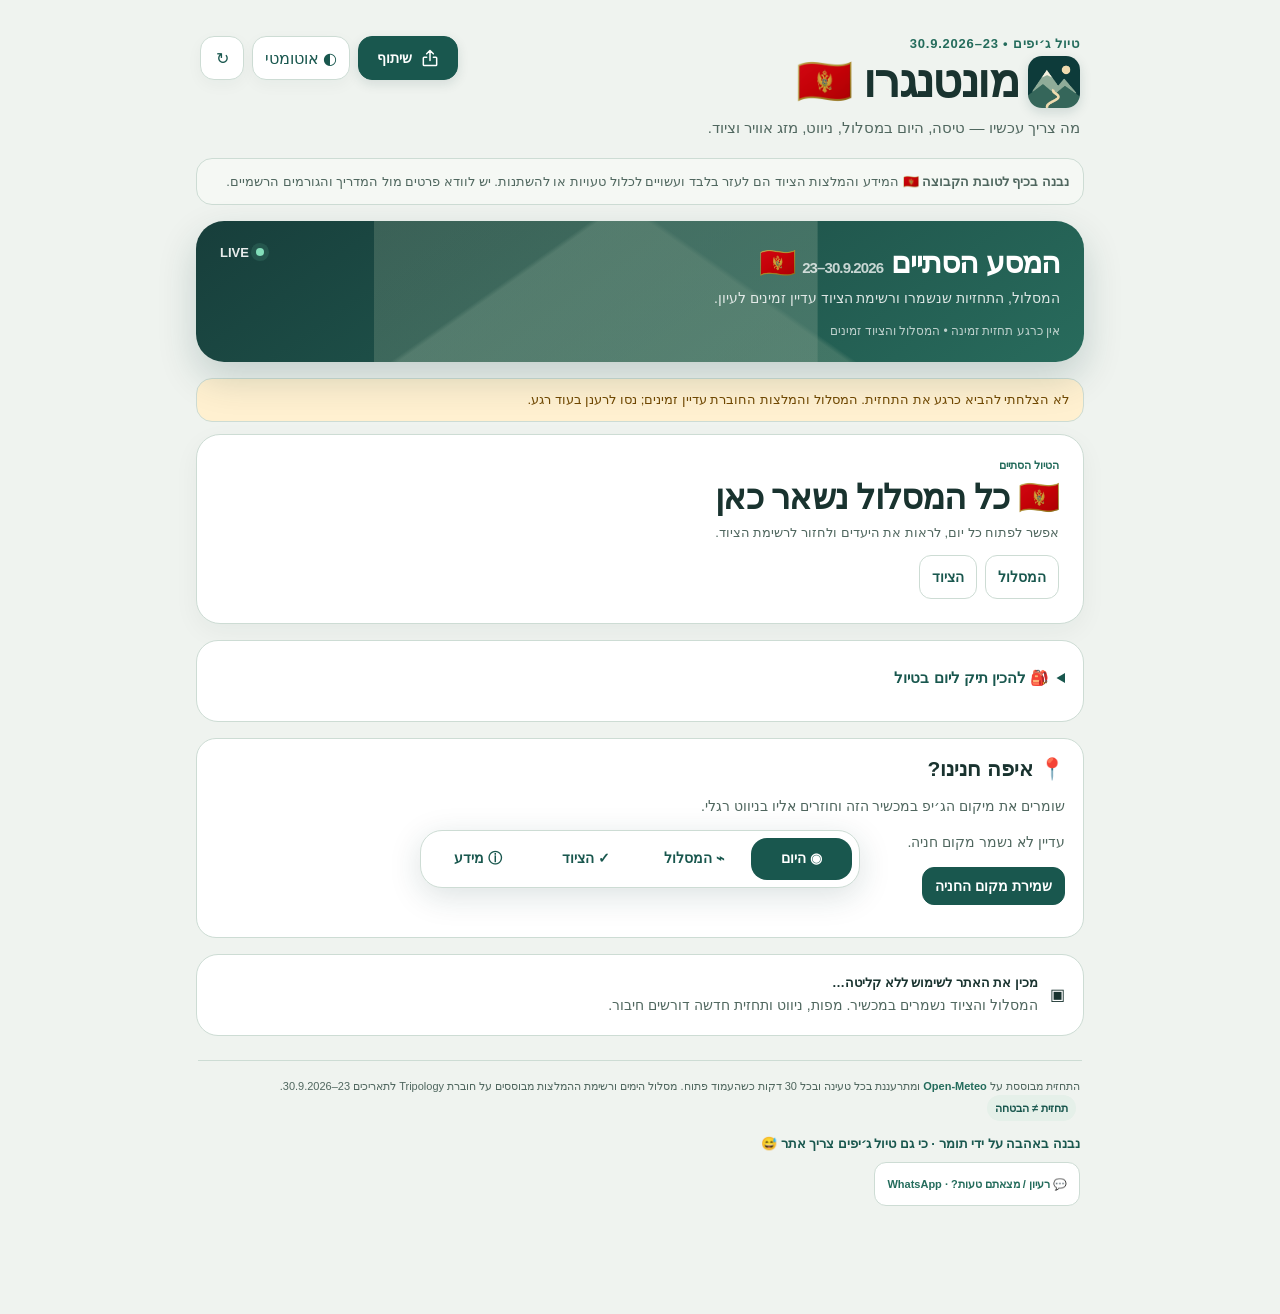
==== index.html @ 174160cc "Fix live outbound flight lookup and refresh" ====
<!doctype html>
<html lang="he" dir="rtl">
<head>
  <meta name="google-site-verification" content="NpcRBLDn_-ZAyW-Esntn2e6Slkn9cMTCpu33jCknBUk" />
  <meta charset="utf-8" />
  <meta name="viewport" content="width=device-width, initial-scale=1, viewport-fit=cover" />
  <meta name="theme-color" content="#0d3b3a" />
  <meta name="description" content="מלווה חי לטיול הג׳יפים במונטנגרו: מה צריך עכשיו, מסלול, מזג אוויר, טיסות וציוד" />
  <title>מונטנגרו 🇲🇪 | המלווה שלנו לטיול</title>

  <link rel="canonical" href="https://tomershko.github.io/montenegro-weather/" />
  <link rel="icon" type="image/svg+xml" href="./assets/icon.svg" />
  <link rel="icon" type="image/png" sizes="32x32" href="./assets/icon-32.png" />
  <link rel="apple-touch-icon" sizes="180x180" href="./assets/icon-180.png" />
  <link rel="manifest" href="./site.webmanifest" />
  <meta name="apple-mobile-web-app-title" content="מונטנגרו" />
  <meta name="apple-mobile-web-app-capable" content="yes" />
  <meta name="apple-mobile-web-app-status-bar-style" content="default" />
  <meta property="og:type" content="website" />
  <meta property="og:locale" content="he_IL" />
  <meta property="og:site_name" content="מונטנגרו · המלווה שלנו לטיול" />
  <meta property="og:title" content="מונטנגרו 🇲🇪 · הטיול שלנו, במקום אחד" />
  <meta property="og:description" content="23–30.9.2026 · מסלול יומי, מפות וניווט, תחזית מזג אוויר ורשימת ציוד אישית לטיול הג׳יפים שלנו." />
  <meta property="og:url" content="https://tomershko.github.io/montenegro-weather/" />
  <meta property="og:image" content="https://tomershko.github.io/montenegro-weather/assets/share-v1.png" />
  <meta property="og:image:secure_url" content="https://tomershko.github.io/montenegro-weather/assets/share-v1.png" />
  <meta property="og:image:type" content="image/png" />
  <meta property="og:image:width" content="1200" />
  <meta property="og:image:height" content="630" />
  <meta property="og:image:alt" content="מונטנגרו — המלווה שלנו לטיול, 23–30.9.2026, איור הרים ודרך" />
  <meta name="twitter:card" content="summary_large_image" />
  <meta name="twitter:title" content="מונטנגרו · המלווה שלנו לטיול" />
  <meta name="twitter:description" content="מסלול, מזג אוויר, ניווט וציוד · 23–30.9.2026" />
  <meta name="twitter:image" content="https://tomershko.github.io/montenegro-weather/assets/share-v1.png" />
  <meta name="twitter:image:alt" content="הטיול שלנו למונטנגרו — הרים ודרך" />
  <script>
  (function(){let mode='auto';try{mode=localStorage.getItem('montenegro-theme')||'auto';}catch(e){}if(!['auto','light','dark'].includes(mode))mode='auto';document.documentElement.dataset.themeMode=mode;document.documentElement.dataset.theme=mode==='auto'?(matchMedia('(prefers-color-scheme: dark)').matches?'dark':'light'):mode;})();
  </script>
  <style>
    :root{
      --bg:#f3f5f2;
      --card:#ffffff;
      --ink:#132524;
      --muted:#667876;
      --line:#dce4df;
      --brand:#0d3b3a;
      --brand2:#176b65;
      --soft:#e7f1ed;
      --warn:#fff4d6;
      --danger:#fde6e2;
      --shadow:0 10px 35px rgba(17,45,43,.08);
      --radius:22px;
    }
    *{box-sizing:border-box}
    html{scroll-behavior:smooth}
    body{
      margin:0;
      background:
        radial-gradient(circle at 85% -10%, rgba(36,130,120,.13), transparent 33rem),
        linear-gradient(180deg,#eef4ef 0,#f7f7f4 24rem,var(--bg) 100%);
      color:var(--ink);
      font-family:-apple-system,BlinkMacSystemFont,"Segoe UI",Arial,sans-serif;
      -webkit-font-smoothing:antialiased;
    }
    button{font:inherit}
    .wrap{width:min(920px,100%);margin:auto;padding:calc(18px + env(safe-area-inset-top)) 16px calc(40px + env(safe-area-inset-bottom))}
    header{
      padding:18px 4px 8px;
      display:flex;gap:14px;align-items:flex-start;justify-content:space-between;
    }
    .site-brand{display:flex;align-items:center;gap:10px}
    .site-logo{width:52px;height:52px;flex:none;border-radius:14px;box-shadow:0 4px 12px rgba(13,59,58,.15)}
    @media(max-width:480px){header{flex-wrap:wrap}.site-logo{width:44px;height:44px;border-radius:12px}}
.info-grid{display:grid;grid-template-columns:repeat(auto-fit,minmax(min(100%,300px),1fr));gap:14px;margin-top:18px}
    .info-card{background:#fffef9;border:1px solid var(--line);border-radius:22px;padding:20px;min-width:0}
    .info-card h3{margin:0 0 12px;font-size:20px}.info-card p{font-size:14px;line-height:1.7;color:#405552}
    .info-card a{color:var(--brand2)}.info-card a.now-action{color:white}.info-card a.secondary{color:var(--brand)}
    .info-card .info-small{font-size:12px;color:var(--muted)}.info-rate{display:block;font-size:27px;font-weight:800;margin:12px 0;color:var(--brand)}
    .fx-fields{display:grid;grid-template-columns:1fr 1fr;gap:10px}.fx-fields label{font-size:13px;font-weight:700}
    .fx-fields input,.fx-fields select{display:block;width:100%;min-width:0;margin-top:7px;padding:12px 8px;border:1px solid var(--line);border-radius:12px;background:white;font:inherit;font-size:16px;color:var(--ink)}
    .fx-fields input:focus-visible,.fx-fields select:focus-visible{outline:3px solid #c59038;outline-offset:2px}
    .socket-pair{display:flex;justify-content:center;gap:22px}.socket-pair figure{margin:0;text-align:center;font-size:12px}.socket-pair svg{display:block;width:110px;max-width:100%;margin-bottom:7px}
    .local-clocks{display:flex;justify-content:space-around;text-align:center;gap:12px}.local-clocks strong{display:block;font-size:32px;margin-top:8px;color:var(--brand)}
    .eyebrow{font-size:13px;font-weight:750;color:var(--brand2);letter-spacing:.02em;margin-bottom:5px}
    h1{font-size:clamp(28px,8vw,46px);line-height:1.03;margin:0;letter-spacing:-.035em}
    .sub{margin:9px 0 0;color:var(--muted);font-size:15px;line-height:1.5}
    .actions{display:flex;gap:8px;flex:0 0 auto}
    .icon-btn{
      border:1px solid var(--line);background:rgba(255,255,255,.82);backdrop-filter:blur(12px);
      height:44px;min-width:44px;padding:0 12px;border-radius:14px;color:var(--brand);
      display:grid;place-items:center;box-shadow:0 5px 16px rgba(17,45,43,.04);cursor:pointer
    }
    .icon-btn:active{transform:scale(.97)}
    #shareBtn{display:inline-flex;align-items:center;justify-content:center;gap:8px;min-width:100px;padding:0 15px;background:var(--brand);border-color:var(--brand);color:#fff;font-size:14px;font-weight:750;line-height:1;white-space:nowrap;box-shadow:0 4px 12px rgba(13,59,58,.12)}
    #shareBtn svg{display:block;flex:none}
    @media(hover:hover){#shareBtn:hover{background:var(--brand2);border-color:var(--brand2)}}
    header .actions{align-items:center}

    .hero{
      margin:14px 0 16px;background:linear-gradient(145deg,var(--brand),#155a55);
      color:white;border-radius:28px;padding:22px;box-shadow:0 16px 38px rgba(13,59,58,.19);
      position:relative;overflow:hidden;
    }
    .hero:after{content:"";position:absolute;left:-65px;bottom:-100px;width:230px;height:230px;border-radius:50%;background:rgba(255,255,255,.07)}
    .hero-top{display:flex;justify-content:space-between;gap:14px;align-items:flex-start;position:relative;z-index:1}
    .countdown{font-size:30px;font-weight:800;letter-spacing:-.03em}
    .countdown small{font-size:15px;font-weight:650;opacity:.75}
    .live{display:flex;align-items:center;gap:7px;font-size:13px;font-weight:700;opacity:.9;white-space:nowrap}
    .dot{width:8px;height:8px;background:#8ff0c8;border-radius:50%;box-shadow:0 0 0 5px rgba(143,240,200,.12)}
    .hero-note{font-size:14px;line-height:1.55;opacity:.84;margin-top:8px;max-width:650px;position:relative;z-index:1}
    .hero-note:empty{display:none}
    .updated{margin-top:14px;font-size:12px;opacity:.7;position:relative;z-index:1}
    .summary{display:grid;grid-template-columns:repeat(3,1fr);gap:10px;margin-bottom:18px}
    .summary-card{background:var(--card);border:1px solid var(--line);border-radius:18px;padding:13px 12px;box-shadow:var(--shadow);min-width:0}
    .summary-label{font-size:11px;color:var(--muted);font-weight:750;margin-bottom:5px}
    .summary-value{font-size:15px;font-weight:800;white-space:nowrap;overflow:hidden;text-overflow:ellipsis}
    .section-head{display:flex;align-items:end;justify-content:space-between;gap:10px;margin:24px 3px 10px}
    .section-head h2{margin:0;font-size:21px;letter-spacing:-.02em}
    .section-head span{font-size:12px;color:var(--muted)}
    .days{display:grid;gap:12px}
    .day{
      background:var(--card);border:1px solid var(--line);border-radius:var(--radius);
      box-shadow:var(--shadow);padding:16px;position:relative;overflow:hidden;
    }
    .day.today{border:2px solid var(--brand2);padding:15px}
    .day.today:before{content:"היום";position:absolute;left:13px;top:11px;background:var(--brand);color:#fff;font-size:11px;font-weight:800;padding:5px 9px;border-radius:99px}
    .day.past{opacity:.58}
    .day-head{display:grid;grid-template-columns:58px 1fr auto;gap:12px;align-items:center}
    .datebox{border-radius:16px;background:var(--soft);text-align:center;padding:9px 5px;color:var(--brand)}
    .datebox .dow{font-size:11px;font-weight:800}
    .datebox .num{font-size:22px;font-weight:850;line-height:1.05;margin-top:2px}
    .route{min-width:0}
    .route h3{font-size:17px;line-height:1.25;margin:0 0 4px;white-space:nowrap;overflow:hidden;text-overflow:ellipsis}
    .route p{font-size:12px;color:var(--muted);margin:0;white-space:nowrap;overflow:hidden;text-overflow:ellipsis}
    .wx{font-size:38px;line-height:1}
    .day-toggle{display:block;width:100%;border:0;background:transparent;color:inherit;padding:0;text-align:inherit;cursor:pointer}
    .day-toggle:focus-visible{outline:3px solid rgba(23,107,101,.25);outline-offset:6px;border-radius:14px}
    .day-head{position:relative;padding-inline-end:24px}
    .day-chevron{position:absolute;inset-inline-end:0;top:50%;transform:translateY(-50%);font-size:16px;color:var(--brand2);transition:transform .18s ease}
    .day.open .day-chevron{transform:translateY(-50%) rotate(180deg)}
    .detail-hint{margin-top:7px;font-size:10px;font-weight:800;color:var(--brand2)}
    .day-details{margin-top:13px;padding:13px 14px;background:#f7f9f7;border:1px solid #e3e9e5;border-radius:16px}
    .day-details[hidden]{display:none}
    .day-meta{display:flex;flex-wrap:wrap;gap:7px;margin-bottom:9px}
    .day-chip{display:inline-flex;align-items:center;gap:5px;padding:5px 8px;border-radius:99px;background:#fff;border:1px solid var(--line);color:var(--brand);font-size:10px;font-weight:800}
    .day-detail-list{margin:0;padding:0 18px 0 0;font-size:12px;line-height:1.62;color:#405552}
    .day-detail-list li+li{margin-top:3px}
    .day-detail-note{margin-top:9px;padding-top:9px;border-top:1px solid var(--line);font-size:11px;line-height:1.5;color:var(--muted)}
    .nav-section{margin-top:12px;padding-top:10px;border-top:1px solid var(--line)}
    .nav-title{font-size:11px;font-weight:850;color:var(--brand);margin-bottom:8px}
    .nav-links{display:flex;flex-wrap:wrap;gap:7px}
    .nav-btn{display:inline-flex;align-items:center;gap:6px;text-decoration:none;background:var(--brand);color:#fff;border:1px solid var(--brand);border-radius:11px;padding:8px 10px;font-size:11px;font-weight:850;line-height:1.2;box-shadow:0 4px 12px rgba(13,59,58,.12)}
    .nav-btn:active{transform:scale(.98)}
    .nav-btn.secondary{background:#fff;color:var(--brand);border-color:#cbd9d4;box-shadow:none}
    .nav-disclaimer{margin-top:7px;font-size:10px;color:var(--muted);line-height:1.4}
    .weather-row{display:grid;grid-template-columns:1.35fr 1fr 1fr;gap:8px;margin-top:14px}
    .metric{background:#f7f9f7;border-radius:14px;padding:10px 11px;min-width:0}
    .metric .label{font-size:10px;font-weight:750;color:var(--muted);margin-bottom:4px}
    .metric .value{font-size:15px;font-weight:820;white-space:nowrap}
    .desc{margin-top:11px;display:flex;gap:8px;align-items:flex-start;font-size:12px;color:var(--muted);line-height:1.45}
    .advice{margin-top:10px;padding:9px 11px;border-radius:13px;background:var(--soft);color:var(--brand);font-size:12px;font-weight:700;line-height:1.45}
    .loading{animation:pulse 1.3s ease-in-out infinite;color:#91a09e!important}
    @keyframes pulse{50%{opacity:.38}}
    .error{
      background:var(--danger);border:1px solid #f1c8c0;color:#78372e;border-radius:16px;padding:12px 14px;
      margin:12px 0;font-size:13px;line-height:1.45;display:none;
    }
    .gear-grid{display:grid;gap:7px}
    .gear-card{display:grid;grid-template-columns:auto minmax(0,1fr) auto;gap:10px;align-items:center;background:var(--card);border:1px solid var(--line);border-radius:15px;padding:11px 12px;transition:.18s ease}
    .gear-card.packed{background:#f0f7f3;border-color:#bdd8c9}
    .gear-card.packed .gear-name{text-decoration:line-through;opacity:.6}
    .pack-check{width:22px;height:22px;margin:0;accent-color:var(--brand2);cursor:pointer}
    .gear-main{min-width:0}
    .gear-name{display:flex;gap:8px;align-items:center;font-size:14px;font-weight:820;min-width:0}
    .gear-icon{font-size:19px;line-height:1}
    .gear-qty{font-size:11px;font-weight:800;color:var(--brand);background:var(--soft);border-radius:99px;padding:5px 8px;white-space:nowrap}
    .gear-remove{border:0;background:transparent;color:#899794;font-size:18px;line-height:1;padding:4px;cursor:pointer}
    .gear-empty{color:var(--muted);font-weight:700}
    .packing-head{display:flex;align-items:center;gap:8px}
    .packing-progress{font-size:11px;color:var(--brand);background:var(--soft);border-radius:99px;padding:5px 9px;font-weight:800;white-space:nowrap}
    .gear-add{display:grid;grid-template-columns:minmax(0,1fr) 92px auto;gap:7px;margin:10px 0 12px}
    .gear-add input{min-width:0;border:1px solid var(--line);border-radius:12px;background:#fff;padding:11px 12px;font:inherit;color:var(--ink)}
    .gear-add button{border:1px solid var(--brand);border-radius:12px;background:var(--brand);color:#fff;padding:10px 14px;font-weight:800;cursor:pointer}
    .gear-matrix-wrap{margin-top:22px}
    .gear-matrix-wrap h3{margin:0 0 5px;font-size:18px}
    .gear-matrix-wrap p{margin:0 0 10px;color:var(--muted);font-size:11px;line-height:1.5}
    .gear-matrix-scroll{overflow-x:auto;border:1px solid var(--line);border-radius:16px;background:#fff}
    .gear-matrix{width:100%;min-width:620px;border-collapse:collapse;font-size:11px}
    .gear-matrix th,.gear-matrix td{padding:9px 7px;text-align:center;border-bottom:1px solid #edf1ee}
    .gear-matrix th{background:#f7f9f7;color:var(--muted);font-weight:850;position:sticky;top:0}
    .gear-matrix th:first-child,.gear-matrix td:first-child{text-align:right;min-width:190px;position:sticky;right:0;background:#fff;z-index:1}
    .gear-matrix th:first-child{background:#f7f9f7;z-index:2}
    .gear-matrix tr:last-child td{border-bottom:0}
    .need-yes{display:inline-grid;place-items:center;width:22px;height:22px;border-radius:50%;background:var(--brand2);color:#fff;font-weight:900}
    .need-no{color:#c0cac6}
    @media(max-width:520px){.gear-add{grid-template-columns:1fr auto}.gear-add input[name="qty"]{grid-column:1/-1;grid-row:2}.gear-add button{grid-column:2;grid-row:1}}

    .quick-nav{
      display:flex;gap:7px;margin:0 0 14px;overflow:auto;padding:1px 1px 4px;
      scrollbar-width:none;
    }
    .quick-nav::-webkit-scrollbar{display:none}
    .quick-nav a{
      flex:0 0 auto;text-decoration:none;color:var(--brand);background:rgba(255,255,255,.9);
      border:1px solid var(--line);border-radius:99px;padding:8px 12px;font-size:12px;font-weight:820;
      box-shadow:0 4px 14px rgba(17,45,43,.04)
    }
    .now-card{
      background:var(--card);border:1px solid var(--line);border-radius:24px;padding:16px;
      box-shadow:var(--shadow);margin-bottom:16px;scroll-margin-top:12px
    }
    .now-card.primary{border-color:#b7d3ca;background:linear-gradient(180deg,#fff,#f5faf7)}
    .now-kicker{font-size:11px;color:var(--brand2);font-weight:850;margin-bottom:5px}
    .now-title{font-size:22px;line-height:1.18;font-weight:880;letter-spacing:-.025em}
    .now-sub{font-size:13px;color:var(--muted);line-height:1.48;margin-top:5px}
    .now-grid{display:grid;grid-template-columns:repeat(3,1fr);gap:8px;margin-top:13px}
    .now-stat{background:#f7f9f7;border:1px solid #e5ebe7;border-radius:14px;padding:10px;min-width:0}
    .now-stat .k{font-size:9px;color:var(--muted);font-weight:800;margin-bottom:4px}
    .now-stat .v{font-size:13px;font-weight:850;white-space:nowrap;overflow:hidden;text-overflow:ellipsis}
    .now-actions{display:flex;flex-wrap:wrap;gap:8px;margin-top:13px}
    .now-action{
      display:inline-flex;justify-content:center;align-items:center;gap:6px;text-decoration:none;
      border-radius:12px;padding:10px 12px;background:var(--brand);color:#fff;border:1px solid var(--brand);
      font-size:12px;font-weight:850
    }
    .now-action.secondary{background:#fff;color:var(--brand);border-color:#cbd9d4}
    .now-tomorrow{margin-top:12px;padding-top:11px;border-top:1px solid var(--line);font-size:11px;color:var(--muted);line-height:1.5}
    .flight-board{margin-top:4px}
    .flight-board-head{display:flex;align-items:end;justify-content:space-between;gap:12px;margin-bottom:14px}
    .flight-route{font-size:clamp(30px,7vw,52px);font-weight:900;letter-spacing:.03em;line-height:1}
    .flight-meta{font-size:12px;font-weight:800;opacity:.78;text-align:left;direction:ltr}
    .split-countdown{display:grid;grid-template-columns:repeat(4,minmax(0,1fr));gap:8px;direction:ltr}
    .split-unit{min-width:0}
    .split-label{display:block;margin-top:6px;text-align:center;font-size:10px;font-weight:800;opacity:.72;direction:rtl}
    .split-flap{
      position:relative;height:72px;border-radius:12px;overflow:hidden;
      background:linear-gradient(#182220 0 49.4%,#101816 50.6% 100%);
      border:1px solid rgba(255,255,255,.12);
      box-shadow:inset 0 1px 0 rgba(255,255,255,.05),0 8px 20px rgba(0,0,0,.16);
      display:grid;place-items:center;color:#f6f4e9;
      font-size:clamp(28px,7vw,44px);font-weight:900;font-variant-numeric:tabular-nums;
      letter-spacing:.02em;text-shadow:0 1px 0 #000;
    }
    .split-flap::before{content:"";position:absolute;left:0;right:0;top:50%;height:1px;background:rgba(255,255,255,.12);box-shadow:0 1px 0 rgba(0,0,0,.7)}
    .split-flap.flip{animation:flapTick .24s ease}
    @keyframes flapTick{0%{transform:perspective(400px) rotateX(0)}45%{transform:perspective(400px) rotateX(-11deg)}100%{transform:perspective(400px) rotateX(0)}}
    .airport-time{margin-top:13px;padding:10px 12px;border-radius:12px;background:rgba(255,255,255,.08);border:1px solid rgba(255,255,255,.12);font-size:12px;font-weight:800}
    @media(max-width:430px){
      .flight-board-head{align-items:start;flex-direction:column}
      .flight-meta{text-align:right;direction:rtl}
      .split-countdown{gap:6px}
      .split-flap{height:64px;border-radius:10px}
    }
    .context-row{display:flex;flex-wrap:wrap;gap:7px;margin-top:11px}
    .context-chip{display:inline-flex;align-items:center;gap:5px;padding:6px 9px;border-radius:99px;background:var(--soft);color:var(--brand);font-size:10px;font-weight:850}
    .context-chip.current{background:#e9f5ef;border:1px solid #c8e0d5}
    .now-source-note{margin-top:8px;font-size:10px;line-height:1.45;color:var(--muted)}
    .flight-live-grid{display:grid;grid-template-columns:repeat(4,1fr);gap:8px;margin-top:13px}
    .flight-live-grid .now-stat .v{font-variant-numeric:tabular-nums}
    @media(max-width:520px){.countdown-clock{gap:6px}.countdown-unit{min-width:0;flex:1;padding:9px 5px}.countdown-unit strong{font-size:22px}.flight-live-grid{grid-template-columns:1fr 1fr}}
    .today-gear{display:flex;gap:6px;flex-wrap:wrap;margin-top:11px}
    .today-gear span{font-size:10px;font-weight:800;color:var(--brand);background:var(--soft);border-radius:99px;padding:6px 8px}
    .source-row{display:flex;gap:5px;flex-wrap:wrap;margin-top:7px}
    .source-tag{display:inline-flex;align-items:center;gap:4px;font-size:9px;font-weight:850;border-radius:99px;padding:4px 7px;background:#f3f6f4;color:var(--muted);border:1px solid #e1e8e4}
    .source-tag.booklet{background:#eef4ff;color:#3b5685;border-color:#d9e5fa}
    .source-tag.weather{background:#edf8f4;color:#176b65;border-color:#d2ebe2}
    .source-tag.route{background:#fff7e4;color:#765b1b;border-color:#efe1ba}
    .section-anchor{scroll-margin-top:12px}
    .gear-summary{
      background:#f7f9f7;border:1px solid var(--line);border-radius:16px;padding:11px 12px;
      margin:0 0 10px;font-size:11px;color:var(--muted);line-height:1.5
    }
    .gear-summary strong{color:var(--ink)}
    @media(max-width:390px){
      .now-grid{grid-template-columns:1fr 1fr}
      .now-stat:last-child{grid-column:span 2}
    }

    .foot{
      margin:24px 2px 0;padding:16px 2px 0;border-top:1px solid var(--line);font-size:11px;color:var(--muted);line-height:1.65
    }
    .foot a{color:var(--brand2);text-decoration:none;font-weight:700}
    .trip-notice{margin:10px 0 16px;padding:12px 14px;border:1px solid var(--line);border-radius:16px;background:#fffef9;color:#405552;font-size:12px;line-height:1.65}
    .creator-credit{margin:12px 0 0;font-size:13px;color:var(--brand);font-weight:700}
    .feedback-link{display:inline-flex;align-items:center;min-height:44px;margin-top:8px;padding:8px 12px;border:1px solid var(--line);border-radius:12px;background:#fff}
    .feedback-link[hidden]{display:none}
    .pill{display:inline-block;padding:4px 8px;border-radius:99px;background:var(--soft);color:var(--brand);font-weight:750;margin-inline-start:4px}
    @media(min-width:680px){
      .days{grid-template-columns:1fr 1fr}
      .day-head{grid-template-columns:60px 1fr auto}
      .hero{padding:26px}
      .summary-card{padding:15px}
    }
    @media(max-width:390px){
      .icon-btn{padding:0 10px}
      .weather-row{grid-template-columns:1.4fr 1fr}
      .weather-row .metric:last-child{grid-column:span 2}
      .summary{grid-template-columns:1fr 1fr}
      .summary .summary-card:last-child{grid-column:span 2}
    }

    body{background:#f4f2eb}
    .wrap{padding-bottom:calc(108px + env(safe-area-inset-bottom))}
    header .eyebrow{letter-spacing:.06em} header h1{font-weight:900}
    .hero{min-height:230px;background:linear-gradient(160deg,#173e3b,#426b60);display:flex;flex-direction:column;justify-content:flex-end;padding-top:70px}
    .hero:before{content:"";position:absolute;inset:0;background:linear-gradient(145deg,transparent 48%,#6d918078 49%) 0 0/70% 100%,linear-gradient(215deg,transparent 47%,#a8bda13b 48%) 100% 0/80% 100%;background-repeat:no-repeat;pointer-events:none}
    .hero:after{width:65px;height:65px;left:38px;top:28px;background:#efdbaf;border-radius:50%;opacity:.8}
    .hero-top,.hero-note,.updated{z-index:1}
    .quick-nav{position:fixed;bottom:calc(12px + env(safe-area-inset-bottom));left:50%;transform:translateX(-50%);width:min(440px,calc(100% - 28px));z-index:20;background:#fffef9f2;border:1px solid #d7ded5;border-radius:22px;padding:7px;box-shadow:0 8px 32px #163e3b26;backdrop-filter:blur(16px);margin:0}
    .quick-nav a{flex:1;text-align:center;border:0;background:transparent;box-shadow:none;padding:12px 4px;font-size:14px}
    .quick-nav a[aria-current="page"]{background:var(--brand);color:white;border-radius:16px}
    [data-view][hidden]{display:none!important}
    .now-card{padding:24px;border-radius:24px}.now-title{font-size:clamp(25px,6vw,34px)}
    .now-stat{padding:15px 10px}.now-stat .k{font-size:11px}.now-stat .v{font-size:15px}
    .now-actions a{min-height:44px}.day-detail-list li{padding-block:5px}
    .map-card,.offline-card{background:#fffef9;border:1px solid var(--line);border-radius:22px;padding:18px;margin:16px 0}
    .map-card h2{margin:0 0 5px;font-size:23px}.map-card p,.offline-card p{font-size:12px;line-height:1.6;color:var(--muted)}
    .map-days,.map-stops{display:flex;gap:8px;overflow:auto;padding:8px 0}
    .map-days button,.map-stops button{flex-shrink:0;border:1px solid var(--line);border-radius:12px;background:white;color:var(--brand);padding:12px;cursor:pointer;font:inherit;font-size:12px}
    .map-days button[aria-pressed="true"],.map-stops button[aria-pressed="true"]{background:var(--brand);color:white}
    #mapFrame{width:100%;height:310px;border:0;border-radius:16px;background:var(--soft)}
    #mapTitle{font-size:16px;margin:12px 0 2px}#mapFallback{padding:40px 15px;background:var(--soft);border-radius:16px;text-align:center}
    .offline-card{display:flex;align-items:center;gap:12px}.offline-card p{margin:3px 0 0}.offline-card strong{font-size:13px}
    .stay-card{margin-top:16px;padding:14px;border-radius:14px;background:var(--soft);font-size:13px;line-height:1.6}
    a:focus-visible,button:focus-visible{outline:3px solid #c59038;outline-offset:3px}
    @media(prefers-reduced-motion:reduce){html{scroll-behavior:auto}*{animation:none!important;transition:none!important}}
  
    /* Day cards v2 — compact summary + expandable details */
    .days{grid-template-columns:1fr!important;gap:14px}
    .day{
      padding:0;
      border-radius:24px;
      overflow:hidden;
      transition:border-color .22s ease,box-shadow .22s ease,transform .22s ease;
    }
    .day.today{padding:0;border:2px solid #bfd6cf}
    .day.today:before{z-index:3;left:14px;top:12px}
    .day-toggle{
      display:block;width:100%;padding:16px 18px 12px;border:0;background:transparent;
      color:inherit;text-align:inherit;cursor:pointer
    }
    .day-toggle:active{background:#fbfcfb}
    .day-toggle:focus-visible{outline:3px solid rgba(23,107,101,.25);outline-offset:-4px;border-radius:22px}
    .day-head{
      display:grid;
      grid-template-columns:58px minmax(0,1fr) 34px;
      gap:12px;align-items:start;padding:0;position:relative
    }
    .datebox{
      border-radius:18px;background:var(--soft);text-align:center;padding:9px 5px;color:var(--brand);
      min-height:62px;display:flex;flex-direction:column;justify-content:center
    }
    .datebox .dow{font-size:11px;font-weight:850}
    .datebox .num{font-size:25px;font-weight:880;line-height:1.05;margin-top:2px}
    .route{min-width:0;padding-top:2px}
    .route h3{
      font-size:18px;line-height:1.28;margin:0 0 4px;
      white-space:normal;overflow:visible;text-overflow:clip
    }
    .route p{
      font-size:12px;color:var(--muted);margin:0;line-height:1.5;
      white-space:normal;overflow:visible;text-overflow:clip
    }
    .day-chevron{
      position:static;width:34px;height:34px;border-radius:12px;background:var(--soft);
      display:grid;place-items:center;font-size:20px;color:var(--brand2);
      transform:none;transition:transform .22s ease,background .22s ease
    }
    .day.open .day-chevron{transform:rotate(180deg)}
    .weather-summary{
      direction:rtl;display:flex;align-items:center;justify-content:center;gap:12px;
      margin-top:14px;padding:11px 8px;border-top:1px solid #edf1ef;border-bottom:1px solid #edf1ef;
      font-size:14px;font-weight:830;color:var(--ink);white-space:nowrap;overflow-x:auto;
      scrollbar-width:none
    }
    .weather-summary::-webkit-scrollbar{display:none}
    .weather-main{display:inline-flex;align-items:center;gap:7px}
    .wx{font-size:29px;line-height:1}
    .weather-sep{color:#b8c6c2;font-weight:500}
    .weather-summary .loading{min-width:38px}
    .advice-summary{
      margin-top:10px;color:var(--brand);font-size:12px;font-weight:760;line-height:1.5;
      text-align:right
    }
    .detail-hint{
      margin-top:10px;padding:9px 10px;border-radius:12px;background:linear-gradient(90deg,#edf5f2,#e5f0ec);
      color:var(--brand2);font-size:12px;font-weight:850;text-align:center
    }
    .day-details{
      margin:0 16px 16px;padding:14px;background:#f7f9f7;border:1px solid #e3e9e5;border-radius:16px;
      overflow:hidden;max-height:1200px;opacity:1;
      transition:max-height .24s ease,opacity .2s ease,margin .24s ease,padding .24s ease,border-width .24s ease
    }
    .day-details[hidden]{
      display:block;max-height:0;opacity:0;margin-top:0;margin-bottom:0;
      padding-top:0;padding-bottom:0;border-width:0;pointer-events:none
    }
    .expanded-weather{
      display:grid;grid-template-columns:repeat(4,minmax(0,1fr));gap:1px;
      background:var(--line);border:1px solid var(--line);border-radius:14px;overflow:hidden;
      margin:0 0 13px
    }
    .expanded-weather-item{background:#fff;padding:10px 7px;text-align:center;min-width:0}
    .expanded-weather-item .k{display:block;font-size:9px;color:var(--muted);font-weight:800;margin-bottom:4px}
    .expanded-weather-item .v{display:block;font-size:12px;color:var(--ink);font-weight:850;line-height:1.3}
    .day-detail-list{font-size:12px;line-height:1.7}
    .day-meta{margin-bottom:12px}
    .nav-section{margin-top:14px}
    @media(max-width:520px){
      .day-toggle{padding:14px 13px 11px}
      .day-head{grid-template-columns:54px minmax(0,1fr) 32px;gap:9px}
      .datebox{min-height:58px}
      .datebox .num{font-size:23px}
      .route h3{font-size:16px}
      .route p{font-size:11px}
      .weather-summary{justify-content:flex-start;gap:9px;padding-inline:3px;font-size:13px}
      .wx{font-size:26px}
      .advice-summary{font-size:11px}
      .day-details{margin-inline:12px;margin-bottom:12px}
      .expanded-weather{grid-template-columns:1fr 1fr}
    }

  
    /* Day card fixes: stable chevron + bidi-safe temperatures */
    .day-chevron{
      position:static;
      width:34px;
      height:34px;
      border-radius:12px;
      background:var(--soft);
      display:grid;
      place-items:center;
      color:var(--brand2);
      transform:none;
    }
    .day-chevron::before{
      content:"";
      width:10px;
      height:10px;
      border-right:3px solid currentColor;
      border-bottom:3px solid currentColor;
      transform:rotate(45deg);
      transition:transform .22s ease;
      margin-top:-3px;
    }
    .day.open .day-chevron{transform:none}
    .day.open .day-chevron::before{
      transform:rotate(225deg);
      margin-top:3px;
    }
    .weather-temp,
    .weather-feels{
      direction:ltr;
      unicode-bidi:isolate;
      display:inline-block;
    }


    .hotel-panel{margin-top:14px;padding:14px;background:#edf4f0;border:1px solid #c9dcd2;border-inline-start:4px solid var(--brand2);border-radius:14px;color:var(--ink)}
    .hotel-heading{font-size:11px;font-weight:800;color:var(--brand2);margin-bottom:8px}
    .hotel-top{display:flex;align-items:flex-start;justify-content:space-between;gap:10px;flex-wrap:wrap}
    .hotel-name{font-size:17px;line-height:1.4;overflow-wrap:anywhere}.hotel-location{font-size:12px;color:#405552;margin-top:2px}
    .hotel-badges{display:flex;flex-wrap:wrap;gap:6px}.hotel-badge{font-size:11px;font-weight:800;padding:5px 8px;border-radius:8px;background:white;color:var(--brand)}
    .hotel-badge.last,.hotel-exit{background:#fff1d6;color:#704600}.hotel-exit{padding:9px 10px;border-radius:9px;font-size:12px;line-height:1.6;margin-bottom:10px}
    .hotel-dates{font-size:12px;color:#405552;line-height:1.7;margin-top:8px}.hotel-links{display:flex;flex-wrap:wrap;gap:8px;margin-top:10px}
    .hotel-links a{display:inline-flex;align-items:center;min-height:40px;padding:8px 12px;border:1px solid #bdcfc5;border-radius:10px;background:white;color:var(--brand);font-size:12px;font-weight:750;text-decoration:none}
    .hotel-panel a:focus-visible{outline:3px solid #a66a0a;outline-offset:3px}.hotel-exit a{color:inherit;text-underline-offset:3px}

    /* Travel UI: shared surfaces in both color schemes. */
    :root{--bg:#eff3ef;--card:#ffffff;--ink:#19332f;--muted:#50675f;--line:#cddcd4;--brand:#19574e;--brand2:#246c5c;--soft:#e5f0e9;--surface:#f5f8f4;--amber-bg:#fff0d0;--amber-ink:#714800;--shadow:0 8px 26px #19332f0c;color-scheme:light}
    :root[data-theme="dark"]{--bg:#101e26;--card:#182b34;--ink:#e4f0eb;--muted:#b0c5bc;--line:#36505a;--brand:#9bddc6;--brand2:#a6e3c9;--soft:#233e43;--surface:#1d333c;--amber-bg:#443820;--amber-ink:#f6d594;--shadow:0 8px 26px #0003;color-scheme:dark}
    body{background:var(--bg);color:var(--ink)}
    .day,.now-card,.now-card.primary,.info-card,.map-card,.offline-card,.bag-preview,.gear-matrix-wrap,.quick-nav{background:var(--card);border-color:var(--line)}
    .icon-btn,.feedback-link{background:var(--card);color:var(--brand);border-color:var(--line)}
    .quick-nav a{color:var(--brand)}
    .quick-nav a[aria-current="page"],#shareBtn,.now-action,.nav-btn,.gear-add button,.map-days button[aria-pressed="true"],.map-stops button[aria-pressed="true"]{background:#19574e;color:#fff;border-color:#19574e}
    [data-theme="dark"] .quick-nav a[aria-current="page"],[data-theme="dark"] #shareBtn,[data-theme="dark"] .now-action,[data-theme="dark"] .nav-btn,[data-theme="dark"] .gear-add button,[data-theme="dark"] .map-days button[aria-pressed="true"],[data-theme="dark"] .map-stops button[aria-pressed="true"]{background:#9bddc6;color:#102c27;border-color:#9bddc6}
    .now-action.secondary,.nav-btn.secondary,.hotel-links a,.hotel-badge,.map-days button,.map-stops button{background:var(--card);color:var(--brand);border-color:var(--line)}
    .gear-summary{background:var(--surface);color:var(--muted);font-size:14px}
    input::placeholder{color:var(--muted);opacity:1}
    .now-stat,.expanded-weather-item,.day-details,.gear-matrix th,.gear-matrix th:first-child{background:var(--surface);border-color:var(--line)}
    .expanded-weather,.weather-summary{border-color:var(--line)}
    .day-chip,.hotel-panel,.detail-hint,.context-chip,.gear-card.packed,.gear-qty,.datebox,.today-gear span{background:var(--soft);border-color:var(--line);color:var(--brand)}
    .hotel-badge.last,.hotel-exit{background:var(--amber-bg);color:var(--amber-ink)}
    .hotel-location,.hotel-dates,.day-detail-list,.info-card p,.trip-notice{color:var(--muted)}
    .trip-notice{background:var(--surface);border-color:var(--line);font-size:13px}
    .gear-matrix-scroll,.gear-matrix td:first-child,.gear-matrix th:first-child,.gear-add input,.fx-fields input,.fx-fields select{background:var(--card);color:var(--ink);border-color:var(--line)}
    .gear-matrix td,.gear-matrix th{border-color:var(--line)}
    .gear-matrix td:first-child{z-index:1}.gear-matrix th:first-child{background:var(--surface)}
    .info-card a,.info-card a.secondary{color:var(--brand)}
    .info-card a.now-action{color:#fff}[data-theme="dark"] .info-card a.now-action{color:#102c27}
    .error{background:var(--amber-bg);color:var(--amber-ink);border-color:var(--line)}
    .hero{min-height:0;padding:24px;background:linear-gradient(145deg,#173e3b,#286b5c)}
    [data-theme="dark"] .hero{background:linear-gradient(145deg,#112f35,#204a45)}
    .hero:after{display:none}.hero-top>div:first-child{width:100%}.hero .countdown{color:#fff}
    .day-details[hidden],[hidden]{display:none!important}
    .day-details{max-height:none;overflow:visible;transition:none}
    .day{scroll-margin-top:16px}.route p,.day-detail-list,.advice-summary,.hotel-dates,.hotel-location,.map-card p,.offline-card p{font-size:14px;line-height:1.65}
    .hotel-heading,.hotel-badge,.now-stat .k,.expanded-weather-item .k,.summary-label{font-size:12px}
    .expanded-weather-item .v,.nav-btn,.hotel-links a,.now-action{font-size:14px}
    .detail-hint{min-height:44px;font-size:14px}.nav-btn,.hotel-links a,.icon-btn,.gear-remove{min-height:44px;min-width:44px}
    .now-stat .v{white-space:normal;overflow:visible;overflow-wrap:anywhere}
    .route-tools{display:flex;flex-wrap:wrap;gap:8px;align-items:center;margin:14px 0}
    .route-tools select,.bag-preview select{min-width:0;max-width:100%;flex:1;padding:12px;border:1px solid var(--line);border-radius:12px;background:var(--card);color:var(--ink);font:inherit;font-size:16px}
    .route-tools button{padding:12px;border:1px solid var(--line);border-radius:12px;background:var(--soft);color:var(--brand);font-weight:750;min-height:44px;cursor:pointer}
    details>summary{cursor:pointer;min-height:44px;padding-block:10px;font-weight:750;color:var(--brand);font-size:15px}
    .hotel-more{margin-top:5px}.hotel-more summary{font-size:14px}.hotel-panel.compact{padding-block:10px}
    .gear-matrix-wrap{padding:14px;border:1px solid var(--line);border-radius:18px}
    .gear-card{display:flex;padding:0;gap:0;min-height:56px}.gear-row{display:flex;align-items:center;gap:12px;flex:1;min-width:0;padding:14px 12px;cursor:pointer}.gear-main{flex:1}.gear-name{font-size:15px;line-height:1.5}.gear-qty{font-size:13px;direction:rtl}.gear-remove{margin-inline-end:4px;color:var(--muted)}
    .pack-check,.bag-item input,.filter-control input{width:24px;height:24px;flex:none;accent-color:#246c5c}
    .filter-control{display:flex;gap:10px;align-items:center;min-height:48px;margin:8px 0 14px;font-weight:750;cursor:pointer}
    .day-bag{margin-top:18px;padding-top:14px;border-top:1px solid var(--line)}.day-bag h3{font-size:20px;margin:0 0 6px}.day-bag p{color:var(--muted);font-size:13px;line-height:1.6;margin:0 0 10px}
    .bag-item{display:flex;align-items:center;gap:10px;min-height:48px;padding:9px 4px;border-bottom:1px solid var(--line);cursor:pointer;font-size:15px}.bag-item:has(input:checked) span{text-decoration:line-through;color:var(--muted)}.bag-status{font-size:13px;color:var(--muted);margin-top:8px}
    .bag-preview{border:1px solid var(--line);padding:18px;border-radius:22px;margin:16px 0}.bag-preview>label{display:block;font-size:17px;font-weight:750;margin-bottom:10px}.bag-preview select{width:100%}
    :focus-visible{outline:3px solid #b77b13!important;outline-offset:3px}
    @media(max-width:520px){header{gap:12px}header .actions{width:100%;justify-content:flex-end}.now-card{padding:18px}.route-tools>label{width:100%}.route-tools select{flex-basis:60%}.packing-head{flex-wrap:wrap}.section-head{flex-wrap:wrap}.route p,.advice-summary{font-size:14px}.route h3{font-size:18px}.gear-name{font-size:15px}.hotel-top{gap:8px}.now-actions .now-action:first-child{width:100%}.quick-nav a{font-size:14px}.hero{padding:20px}.flight-board-head{gap:10px}.gear-add input{font-size:16px}.weather-summary{white-space:normal;flex-wrap:wrap;overflow:visible}.trip-notice{font-size:12px}.split-label{font-size:12px}}

    /* Explicit theme pairs prevent primary action colors leaking into secondary links. */
    .day-meta .day-chip{background:var(--soft);color:var(--ink);border-color:var(--line);font-size:13px;line-height:1.6}
    .now-action.secondary,.info-card a.now-action.secondary,
    [data-theme="dark"] .now-action.secondary,
    [data-theme="dark"] .info-card a.now-action.secondary{
      background:var(--card);color:var(--brand);border-color:var(--line)
    }
    .holiday-note{margin:14px 16px;padding:12px 14px;border:1px solid var(--line);border-radius:12px;background:var(--soft);color:var(--ink);font-size:14px;line-height:1.65}
    .now-card .holiday-note{margin-inline:0}
    .preview-controls,.parking-card{padding:18px;margin:16px 0;background:var(--card);border:1px solid var(--line);border-radius:20px;color:var(--ink)}
    .preview-controls{border:2px dashed var(--brand2)}.preview-controls p,.parking-card p,#parkingDetails{font-size:14px;line-height:1.6;color:var(--muted)}.parking-card h2{font-size:21px;margin:0 0 8px}
    .preview-fields{display:flex;flex-wrap:wrap;gap:12px;align-items:end}.preview-fields label{flex:1;min-width:140px}.preview-fields input,.preview-fields select{display:block;width:100%;min-height:44px;margin-top:6px;padding:10px;font:inherit;font-size:16px;background:var(--surface);color:var(--ink);border:1px solid var(--line);border-radius:10px}
    button:disabled{opacity:.65;cursor:not-allowed}
  </style>
  <!-- Google Analytics -->
  <script async src="https://www.googletagmanager.com/gtag/js?id=G-FKF0TX340Z"></script>
  <script>
    window.dataLayer = window.dataLayer || [];
    function gtag(){dataLayer.push(arguments);}
    gtag('js', new Date());
    gtag('config', 'G-FKF0TX340Z');
  </script>
</head>
<body>
<main class="wrap">
  <header>
    <div>
      <div class="eyebrow">טיול ג׳יפים • 23–30.9.2026</div>
      <div class="site-brand"><img class="site-logo" src="./assets/icon-192.png" width="52" height="52" alt="" /><h1>מונטנגרו 🇲🇪</h1></div>
      <p class="sub">מה צריך עכשיו — טיסה, היום במסלול, ניווט, מזג אוויר וציוד.</p>
    </div>
    <div class="actions">
      <button class="icon-btn share-btn" id="shareBtn" type="button" title="שיתוף האתר" aria-label="שיתוף האתר">
        <svg width="20" height="20" viewBox="0 0 24 24" fill="none" stroke="currentColor" stroke-width="1.8" stroke-linecap="round" stroke-linejoin="round" aria-hidden="true" focusable="false"><path d="M12 15V3m-4 4 4-4 4 4M8 11H5a1 1 0 0 0-1 1v8a1 1 0 0 0 1 1h14a1 1 0 0 0 1-1v-8a1 1 0 0 0-1-1h-3"/></svg>
        <span class="share-label">שיתוף</span>
      </button>
      <button class="icon-btn" id="themeBtn" type="button" aria-label="ערכת צבעים">◐</button>
      <button class="icon-btn" id="refreshBtn" title="רענון" aria-label="רענון">↻</button>
    </div>
  </header>

  <aside class="trip-notice" aria-label="מידע על המלצות האתר">
    <strong>נבנה בכיף לטובת הקבוצה 🇲🇪</strong>
    המידע והמלצות הציוד הם לעזר בלבד ועשויים לכלול טעויות או להשתנות. יש לוודא פרטים מול המדריך והגורמים הרשמיים.
  </aside>

  <section id="previewControls" class="preview-controls" hidden aria-label="מצב בדיקה">
    <strong>🧪 מצב בדיקה — התאריך מדומה</strong>
    <p>שעה לפי מונטנגרו. התחזית היא המידע הזמין כעת, לא תחזית היסטורית; סטטוס טיסה חי ומיקום כבויים במצב הזה.</p>
    <div class="preview-fields"><label>יום לתצוגה<select id="previewDate"></select></label><label>שעה במונטנגרו<input type="time" id="previewTime" value="09:00"></label><a id="exitPreview" class="now-action secondary">יציאה מבדיקה</a></div>
  </section>
  <div data-view="today">
  <section class="hero">
    <div class="hero-top">
      <div>
        <div id="countdown" class="countdown">טוען…</div>
        <div class="hero-note" id="heroNote">טוען את הדבר הבא שחשוב לדעת…</div>
      </div>
      <div class="live" id="liveBadge"><span class="dot"></span><span id="liveBadgeText">LIVE</span></div>
    </div>
    <div class="updated" id="updated">מתחבר לנתוני מזג האוויר…</div>
  </section>

  <div id="error" class="error"></div>




  <section id="now" class="now-card primary" aria-live="polite">
    <div class="now-kicker">מה חשוב עכשיו</div>
    <div class="now-title">טוען…</div>
    <div class="now-sub">מכין את המידע הרלוונטי לרגע הזה.</div>
  </section>


  <details class="bag-preview" id="bagPreview"><summary>🎒 להכין תיק ליום בטיול</summary><label for="bagDate">בחרו יום</label><select id="bagDate"></select><div id="previewBag"></div></details>
  <section class="parking-card" aria-labelledby="parkingTitle"><h2 id="parkingTitle">📍 איפה חנינו?</h2><p>שומרים את מיקום הג׳יפ במכשיר הזה וחוזרים אליו בניווט רגלי.</p><div id="parkingDetails"></div><div class="now-actions"><button type="button" class="now-action" id="saveParking">שמירת מקום החניה</button><a id="parkingNavigate" class="now-action secondary" target="_blank" rel="noopener noreferrer" hidden>הליכה חזרה לג׳יפ ↗</a><button type="button" class="now-action secondary" id="deleteParking" hidden>מחיקת החניה</button></div><p id="parkingStatus" role="status"></p></section>
  <aside class="offline-card"><span aria-hidden="true">▣</span><div><strong id="offlineStatus" role="status">מכין את האתר לשימוש ללא קליטה…</strong><p>המסלול והציוד נשמרים במכשיר. מפות, ניווט ותחזית חדשה דורשים חיבור.</p></div></aside>
  </div>
  <div data-view="route" hidden>
  <div class="section-head section-anchor" id="daysSection">
    <h2>המסלול והתחזית</h2>
    <span>לחצו על יום לפרטים • טמפרטורות ב־°C</span>
  </div>
  <div class="route-tools"><label for="routeDate">קפיצה ליום</label><select id="routeDate"></select><button type="button" id="jumpToday">היום / היום הקרוב</button></div>
  <section id="days" class="days"></section>
  <details class="map-card" id="routeMap"><summary>🗺️ מפת תחנות הטיול</summary>
    <h2>הדרך שלנו</h2><p>בחרו יום ותחנה כדי לראות אותה במפה.</p>
    <div id="mapDays" class="map-days" aria-label="בחירת יום"></div>
    <h3 id="mapTitle"></h3><div id="mapStops" class="map-stops" aria-label="תחנות היום"></div>
    <div id="mapFallback" hidden>המפה זמינה עם חיבור לאינטרנט. שמות התחנות והמסלול נשארים כאן.</div>
    <iframe id="mapFrame" title="מפת התחנה הנבחרת" loading="lazy" referrerpolicy="no-referrer-when-downgrade" allowfullscreen></iframe>
    <p><a id="mapExternal" target="_blank" rel="noopener">פתיחת התחנה ב־Google Maps ↗</a></p>
    <p>המפה מציגה חיפוש לפי שם המקום, ולא תוואי נסיעה בג׳יפים. נקודות מפגש בשטח יש לוודא עם המדריך.</p>
  </details>
  <section class="summary section-anchor" id="forecastSummary" aria-label="סיכום התחזית">
    <div class="summary-card">
      <div class="summary-label">🥶 היום הקר ביותר</div>
      <div class="summary-value loading" id="coldest">טוען…</div>
    </div>
    <div class="summary-card">
      <div class="summary-label">🌧️ הכי הרבה סיכוי לגשם</div>
      <div class="summary-value loading" id="wettest">טוען…</div>
    </div>
    <div class="summary-card">
      <div class="summary-label">☀️ היום החם ביותר</div>
      <div class="summary-value loading" id="warmest">טוען…</div>
    </div>
  </section>



  </div>
  <div data-view="packing" hidden>
  <div class="section-head section-anchor" id="packingSection">
    <div class="packing-head">
      <h2>רשימת ציוד</h2>
      <span id="packProgress" class="packing-progress">ארזתי 0/0</span>
    </div>
    <span>מסמנים מימין מה כבר ארזנו</span>
  </div>
  <div class="gear-summary"><strong>רשימה פשוטה לאריזה.</strong> ההמלצות מבוססות על חוברת Tripology, המסלול והתחזית. הסימונים והפריטים שתוסיפו נשמרים רק במכשיר הזה.</div>
  <form id="gearAddForm" class="gear-add" aria-label="הוספת פריט לרשימת הציוד">
    <input id="gearAddName" name="name" type="text" maxlength="80" placeholder="להוסיף פריט…" aria-label="שם הפריט" required />
    <input id="gearAddQty" name="qty" type="text" maxlength="20" placeholder="כמות" aria-label="כמות, לא חובה" />
    <button type="submit">＋ הוספה</button>
  </form>
  <label class="filter-control"><input type="checkbox" id="unpackedOnly"> רק מה שעוד לא ארזתי</label>
  <p id="packingEmpty" role="status" hidden>הכול ארוז ✓ אפשר להציג שוב את כל הפריטים.</p>
  <section id="gear" class="gear-grid" aria-label="רשימת ציוד לטיול"></section>

  <details class="gear-matrix-wrap">
    <summary>מתי צריך כל פריט?</summary>
    <p>הטבלה מרכזת את אותם פריטים לפי ימי הטיול. ● = מומלץ לאותו יום לפי המסלול והתחזית הנוכחית. פריטים שהוספת ידנית אינם מקבלים ימים אוטומטית.</p>
    <div class="gear-matrix-scroll">
      <table class="gear-matrix">
        <thead><tr><th scope="col">פריט</th><th>23</th><th>24</th><th>25</th><th>26</th><th>27</th><th>28</th><th>29</th><th>30</th></tr></thead>
        <tbody id="gearMatrix"></tbody>
      </table>
    </div>
  </details>
  </div>

  <section data-view="info" hidden aria-labelledby="infoTitle">
    <div class="section-head"><h2 id="infoTitle"><span role="img" aria-label="דגל מונטנגרו">🇲🇪</span> טוב לדעת במונטנגרו</h2></div>
    <p class="sub">כמה דברים שימושיים שיהיו איתנו בדרך.</p>
    <div class="info-grid">
      <article class="info-card currency-card">
        <h3>€ כסף ומחשבון המרה</h3>
        <p>המטבע במונטנגרו הוא אירו (EUR).</p>
        <div id="fxRate" class="info-rate" dir="ltr">EUR → ILS</div>
        <p id="fxStatus" role="status">טוען שער יומי…</p>
        <div class="fx-fields"><label for="fxAmount">סכום<input id="fxAmount" type="number" min="0" max="1000000000" step="any" value="20" inputmode="decimal" /></label>
        <label for="fxDirection">המרה<select id="fxDirection"><option value="eur">מאירו לשקלים</option><option value="ils">משקלים לאירו</option></select></label></div>
        <output id="fxResult" for="fxAmount fxDirection" class="info-rate" aria-live="polite">—</output>
        <button type="button" id="fxRefresh" class="icon-btn">↻ עדכון שער</button>
        <p class="info-small">שער יומי לצורך הערכה, לא שער עסקה. עמלות ושערי הבנק או חברת האשראי עשויים להיות שונים. בסופי שבוע ובחגים ייתכן שיוצג שער מיום קודם.</p>
        <a href="https://frankfurter.dev/" target="_blank" rel="noopener">מקור השער: Frankfurter</a>
      </article>
      <article class="info-card">
        <h3>🔌 חשמל ומתאמים</h3>
        <div class="socket-pair">
          <figure><svg viewBox="0 0 120 120" role="img" aria-label="שקע מסוג C: שני חורים עגולים"><rect x="5" y="5" width="110" height="110" rx="22" fill="#e7f1ed"/><circle cx="60" cy="60" r="39" fill="#fff" stroke="#0d3b3a" stroke-width="4"/><circle cx="44" cy="60" r="7" fill="#0d3b3a"/><circle cx="76" cy="60" r="7" fill="#0d3b3a"/></svg><figcaption>Type C · שני פינים</figcaption></figure>
          <figure><svg viewBox="0 0 120 120" role="img" aria-label="שקע מסוג F: שני חורים ומגעי הארקה למעלה ולמטה"><rect x="5" y="5" width="110" height="110" rx="22" fill="#e7f1ed"/><circle cx="60" cy="60" r="39" fill="#fff" stroke="#0d3b3a" stroke-width="4"/><circle cx="44" cy="60" r="7" fill="#0d3b3a"/><circle cx="76" cy="60" r="7" fill="#0d3b3a"/><path d="M54 22h12v14H54zM54 84h12v14H54z" fill="#b28a45"/></svg><figcaption>Type F · עם הארקה</figcaption></figure>
        </div>
        <p><strong dir="ltr">230V · 50Hz</strong><br>תקע אירופי דק עם שני פינים עגולים (Type C) מתאים. לתקע ישראלי עם שלושה פינים צריך מתאם מתאים; במכשיר שדורש הארקה יש להשתמש במתאם שממשיך אותה.</p>
        <p class="info-small">בדקו שהמתח מתאים לתווית המכשיר. מתאם משנה את צורת החיבור, לא את המתח. האיורים סכמטיים.</p>
        <a href="https://www.electricalsafetyfirst.org.uk/safety-advice/travel-advice/montenegro/" target="_blank" rel="noopener">מקור: Electrical Safety First</a>
      </article>
      <article class="info-card"><h3>🕒 השעה כאן ובבית</h3><div class="local-clocks"><div>מונטנגרו<strong id="meClock" dir="ltr">—</strong></div><div>ישראל<strong id="ilClock" dir="ltr">—</strong></div></div><p class="info-small">השעונים מתעדכנים לפי אזורי הזמן המקומיים, כולל שעון קיץ.</p></article>
      <article class="info-card"><h3>☎️ במקרה חירום</h3><p>מספר החירום הכללי במונטנגרו:</p><a class="now-action" href="tel:112" aria-label="חיוג למוקד חירום 112">112 · חיוג לחירום</a><p>שמרו בטלפון גם את מספר המדריך ואת מוקד ביטוח הנסיעות שלכם.</p><a href="https://www.gov.uk/foreign-travel-advice/montenegro/getting-help" target="_blank" rel="noopener">מקור: GOV.UK</a></article>
      <article class="info-card"><h3>📶 תקשורת, eSIM וניווט</h3><p>בדקו שמונטנגרו מופיעה במפורש בחבילת הסלולר או ה־eSIM שלכם. לפני היציאה לשטח, הורידו מפות לשימוש ללא חיבור ושמרו את פרטי המלון והמדריך.</p><p><strong>MobiMatter:</strong> בהרשמה דרך קישור ההפניה אפשר לקבל <strong>50% cashback, עד $5</strong>, ברכישה הראשונה. קוד ההפניה: <strong dir="ltr">TOMER65642</strong>.</p><div class="now-actions"><a class="now-action" data-esim-link="web" href="https://mobimatter.com?referrerId=TOMER65642" target="_blank" rel="noopener noreferrer">🌐 פתיחת MobiMatter</a><a class="now-action secondary" data-esim-link="app" href="https://mobimatter.app?referrerId=TOMER65642" target="_blank" rel="noopener noreferrer">📱 הורדת האפליקציה</a></div><p class="info-small">קישור הפניה של תומר. ההטבה כפופה לתנאי MobiMatter ועשויה להשתנות. האתר שומר את המסלול והציוד אחרי טעינה מוצלחת; מפות מקוונות, ניווט ונתונים חדשים דורשים חיבור.</p></article>
      <article class="info-card"><h3>💌 גלויה ממונטנגרו</h3><p>תמונה מהדרך והקדשה אישית למשפחה ולחברים. מעטפה שנפתחת בלחיצה, זמינה ל־24 שעות.</p><a class="now-action" href="./postcard.html">יוצרים גלויה</a></article>
      <article class="info-card"><h3>📱 Widget למסך הבית</h3><p>המסלול של היום, מזג האוויר והמלצת הלבוש יכולים להופיע ישירות במסך הבית דרך Scriptable. ה־Widget קורא את נתוני המסלול מהאתר ומביא תחזית חיה מ־Open‑Meteo.</p><a class="now-action" href="./widget.html">התקנת ה־Widget</a><p class="info-small">אחרי התקנה חד־פעמית, iOS מרענן את ה־Widget ברקע. קצב הרענון בפועל נקבע גם על ידי iOS.</p></article>
      <article class="info-card"><h3>🎒 לפני שיוצאים ליום טיול</h3><p>מים, שכבה חמה, מעיל גשם קטן, טלפון טעון וסוללה ניידת. בשטח עקבו אחר המסלול וההנחיות של המדריך — נקודות הניווט באתר אינן תוואי נסיעה בג׳יפים.</p><a class="now-action secondary" href="#packing">פתיחת רשימת הציוד</a></article>
    </div>
  </section>

  <nav class="quick-nav" aria-label="ניווט ראשי"><a href="#today" aria-current="page">◉ היום</a><a href="#route">⌁ המסלול</a><a href="#packing">✓ הציוד</a><a href="#info">ⓘ מידע</a></nav>
  <footer class="foot">
    התחזית מבוססת על <a href="https://open-meteo.com/" target="_blank" rel="noopener">Open‑Meteo</a>
    ומתרעננת בכל טעינה ובכל 30 דקות כשהעמוד פתוח.
    מסלול הימים ורשימת ההמלצות מבוססים על חוברת Tripology לתאריכים 23–30.9.2026.
    <span class="pill">תחזית ≠ הבטחה</span>
    <p class="creator-credit">נבנה באהבה על ידי תומר · כי גם טיול ג׳יפים צריך אתר 😅</p>
    <a id="feedbackLink" class="feedback-link" hidden target="_blank" rel="noopener noreferrer">💬 רעיון / מצאתם טעות? · WhatsApp</a>
  </footer>
</main>

<script>
// International digits only, without + or the local leading zero. Hidden until configured.
const FEEDBACK_WHATSAPP_NUMBER = "972545681109";
function updateFeedbackLink(){
  const link=document.getElementById('feedbackLink');
  const configured=/^[1-9]\d{7,14}$/.test(FEEDBACK_WHATSAPP_NUMBER);
  link.hidden=!configured;
  if(!configured){link.removeAttribute('href');return;}
  const view=document.querySelector('[data-view]:not([hidden])')?.dataset.view || 'today';
  const labels={today:'היום',route:'המסלול',packing:'הציוד',info:'מידע שימושי'};
  const url=new URL(location.href);
  url.search='';
  url.hash=view;
  const message=`היי תומר, יש לי פידבק על אתר מונטנגרו 🇲🇪\nמסך: ${labels[view]}\n${url.href}\n\n`;
  link.href=`https://wa.me/${FEEDBACK_WHATSAPP_NUMBER}?text=${encodeURIComponent(message)}`;
}
const previewParams=new URLSearchParams(location.search);
const PREVIEW_MODE=previewParams.get('preview')==='1';
const PREVIEW_DATES=['2026-09-22','2026-09-23','2026-09-24','2026-09-25','2026-09-26','2026-09-27','2026-09-28','2026-09-29','2026-09-30','2026-10-01'];
let previewDate=PREVIEW_DATES.includes(previewParams.get('date'))?previewParams.get('date'):'2026-09-23';
let previewTime=/^(?:[01]\d|2[0-3]):[0-5]\d$/.test(previewParams.get('time')||'')?previewParams.get('time'):'09:00';
function appNow(){return PREVIEW_MODE?new Date(`${previewDate}T${previewTime}:00+02:00`):new Date();}
// Preview checklists cannot overwrite the real packing list or day bags.
const tripStorage={getItem(key){return localStorage.getItem((PREVIEW_MODE?'preview:':'')+key);},setItem(key,value){localStorage.setItem((PREVIEW_MODE?'preview:':'')+key,value);}};
const TRIP_START = new Date("2026-09-23T00:00:00+02:00");
const TRIP_END   = new Date("2026-09-30T23:59:59+02:00");

const locations = {
  zabljak: { name:"ז׳בליאק", lat:43.1555, lon:19.1226 },
  pljevlja:{ name:"פלייבליה", lat:43.3567, lon:19.3584 },
  kolasin: { name:"קולאשין", lat:42.8231, lon:19.5225 },
  kotor:   { name:"קוטור", lat:42.4247, lon:18.7712 },
  budva:   { name:"בודווה", lat:42.2911, lon:18.8403 }
};

const itinerary = [
  {
    "date": "2026-09-23",
    "dow": "ד׳",
    "num": "23",
    "title": "הטיסה למונטנגרו – ז׳בליאק",
    "subtitle": "נחיתה בטיבת, קבלת הג׳יפים ונסיעה לז׳בליאק",
    "loc": "zabljak",
    "stay": "Nordic Hotel • ז׳בליאק",
    "flight": "LY5467 • תל״א → טיבת • 11:50–13:50",
    "nav": [{"label":"שדה התעופה טיבת","query":"Tivat Airport, Montenegro"},{"label":"Nordic Hotel","query":"Nordic Hotel Zabljak Montenegro"}],
    "details": [
      "טיסה מתל אביב לטיבת שעל החוף המונטנגרי.",
      "מפגש עם הצוות המקומי, קבלת הג׳יפים ויציאה לדרך.",
      "ארוחת צהריים מול מפרץ קוטור.",
      "המשך לעיירה ההררית ז׳בליאק, אליה נגיע בערב.",
      "היכרות ראשונה עם הנוף המיוחד של האזור.",
      "כניסה למלון וארוחת ערב."
    ]
  },
  {
    "date": "2026-09-24",
    "dow": "ה׳",
    "num": "24",
    "title": "שמורת דורמיטור והאגם השחור",
    "subtitle": "הליכה סביב האגם, דורמיטור, פיווה ונופי הרים",
    "loc": "zabljak",
    "stay": "Nordic Hotel • ז׳בליאק",
    "nav": [{"label":"האגם השחור","query":"Crno Jezero, Zabljak, Montenegro"},{"label":"Trsa","query":"Trsa, Pluzine, Montenegro"},{"label":"קניון פיווה","query":"Piva Canyon, Montenegro"},{"label":"Nordic Hotel","query":"Nordic Hotel Zabljak Montenegro"}],
    "details": [
      "פתיחת הבוקר באגם השחור ומסלול הליכה סביב האגם.",
      "עלייה בדרך מפותלת אל שמורת דורמיטור.",
      "מעבר באוכף ההרים הגבוה של הרכס.",
      "המשך לכפר טרסה בין פסגות גבוהות.",
      "ירידה אל ערוץ נהר פיווה.",
      "עצירת קפה מול נוף מרהיב.",
      "חזרה לז׳בליאק דרך הקניון וארוחת ערב באחת ממסעדות העיירה."
    ]
  },
  {
    "date": "2026-09-25",
    "dow": "ו׳",
    "num": "25",
    "title": "רפטינג על גבול בוסניה",
    "subtitle": "תצפיות, קניון טארה ורפטינג",
    "loc": "zabljak",
    "stay": "Nordic Hotel • ז׳בליאק",
    "nav": [{"label":"קניון טארה","query":"Tara River Canyon, Montenegro"},{"label":"Nordic Hotel","query":"Nordic Hotel Zabljak Montenegro"}],
    "details": [
      "יציאה לאחת התצפיות היפות באזור.",
      "חציית הרכס וירידה אל קניון טארה.",
      "החלפת בגדים וכניסה למים.",
      "רפטינג בין קירות קניון טארה.",
      "ארוחת צהריים בקרבת הנהר.",
      "חזרה לז׳בליאק ללילה נוסף."
    ]
  },
  {
    "date": "2026-09-26",
    "dow": "ש׳",
    "num": "26",
    "title": "קניון טארה – אל עיירת הסקי קולאשין",
    "subtitle": "נהר טארה, גשר טארה, אגם ביוגרד וקולאשין",
    "loc": "kolasin",
    "stay": "Bianca Resort • קולאשין",
    "nav": [{"label":"גשר טארה","query":"Durdevica Tara Bridge, Montenegro"},{"label":"אגם ביוגרד","query":"Biogradsko Jezero, Montenegro"},{"label":"Bianca Resort","query":"Bianca Resort & Spa Kolasin Montenegro"}],
    "details": [
      "פרידה מצפון מונטנגרו ויציאה דרומה.",
      "ירידה בדרך מפותלת אל נהר טארה, מהעמוקים בעולם.",
      "תצפית על הגשר המפורסם; לפי החוברת הוא סגור לרגל שיפוצים.",
      "המשך בנסיעה אל אגם ביוגרד.",
      "הליכה סביב האגם בתוך שמורת הטבע והיער העתיק.",
      "פיקניק על גדת האגם.",
      "המשך לעיירת הסקי קולאשין, התמקמות במלון וארוחת ערב."
    ]
  },
  {
    "date": "2026-09-27",
    "dow": "א׳",
    "num": "27",
    "title": "אגם אחד, רכס שני ומשפחה מיוחדת",
    "subtitle": "רכס סיניאווינה, כפרי קיץ ומפגש מקומי",
    "loc": "kolasin",
    "stay": "Bianca Resort • קולאשין",
    "nav": [{"label":"רכס סיניאווינה","query":"Sinjajevina Montenegro"},{"label":"Bianca Resort","query":"Bianca Resort & Spa Kolasin Montenegro"}],
    "details": [
      "טיפוס אל רכס סיניאווינה, אזור בתולי עם כפרי קיץ ונוף בראשית.",
      "נסיעה בדרכים מפותלות מול נופי הרכס.",
      "הגעה לאחד מבתי הקיץ לארוחת צהריים מקומית ואותנטית.",
      "המשך חציית רכס סיניאווינה.",
      "חזרה לקולאשין לקראת אחר הצהריים ולינה נוספת."
    ]
  },
  {
    "date": "2026-09-28",
    "dow": "ב׳",
    "num": "28",
    "title": "ביילאשיצה או קומובי – מה יפה יותר?",
    "subtitle": "אתר הסקי, ביילאשיצה, קומובי ותצפיות הרים",
    "loc": "kolasin",
    "stay": "Bianca Resort • קולאשין",
    "nav": [{"label":"Kolašin 1600","query":"Kolasin 1600 Ski Center Montenegro"},{"label":"רכס ביילאשיצה","query":"Bjelasica Montenegro"},{"label":"רכס קומובי","query":"Komovi Montenegro"},{"label":"Bianca Resort","query":"Bianca Resort & Spa Kolasin Montenegro"}],
    "details": [
      "יציאה אל אתר הסקי המקומי.",
      "טיפוס גבוה מעל קו העצים, עד אזור העננים.",
      "חציית רכס ביילאשיצה בדרך הררית מרשימה.",
      "המשך לעבר רכס קומובי ותצפיות לכיוון אלבניה וקוסובו.",
      "פיקניק בפינה קסומה.",
      "הליכה קצרה מול נופי הפסגות.",
      "חזרה לקולאשין ללילה נוסף."
    ]
  },
  {
    "date": "2026-09-29",
    "dow": "ג׳",
    "num": "29",
    "title": "מפרץ קוטור – נופים בלתי נשכחים",
    "subtitle": "פודגוריצה, אגם סקאדר, קוטור, שיט ובודווה",
    "loc": "kotor",
    "stay": "Avala Resort • בודווה",
    "nav": [{"label":"אגם סקאדר","query":"Lake Skadar Montenegro"},{"label":"העיר העתיקה קוטור","query":"Kotor Old Town Montenegro"},{"label":"גברתנו שעל הסלעים","query":"Our Lady of the Rocks Perast Montenegro"},{"label":"Avala Resort","query":"Avala Resort & Villas Budva Montenegro"}],
    "details": [
      "יציאה מוקדמת בבוקר ליום עמוס בנופים.",
      "מעבר דרך עיר הבירה.",
      "נסיעה מול נופי אגם סקאדר.",
      "ירידה אל קוטור בדרך מפותלת וטיול בין חומות העיר.",
      "שיט במפרץ וביקור באי מקומי ושמיעת סיפורו.",
      "חזרה לג׳יפים ונסיעה לבודווה.",
      "פרידה מהג׳יפים, יציאה לעיר העתיקה וארוחת ערב באחת ממסעדות העיר."
    ]
  },
  {
    "date": "2026-09-30",
    "dow": "ד׳",
    "num": "30",
    "title": "בחזרה הביתה",
    "subtitle": "בוקר בבודווה, שדה התעופה וטיסה לישראל",
    "loc": "budva",
    "flight": "LY5468 • טיבת → תל״א • 14:55–18:35",
    "nav": [{"label":"העיר העתיקה בודווה","query":"Budva Old Town Montenegro"},{"label":"שדה התעופה טיבת","query":"Tivat Airport, Montenegro"}],
    "details": [
      "בוקר רגוע וקפה מול החוף.",
      "זמן חופשי לשוטטות בעיר העתיקה.",
      "נסיעה לשדה התעופה בהתאם לשעת הטיסה.",
      "טיסה חזרה לישראל."
    ]
  }
];


// Stay dates describe nights; checkout belongs to the following travel day.
const hotels = {
  "Nordic Hotel • ז׳בליאק": {name:"Nordic Hotel",city:"ז׳בליאק",query:"Hotel Nordik Moticki Gaj Zabljak Montenegro",url:"https://www.booking.com/hotel/me/nordik.en-gb.html",official:false},
  "Bianca Resort • קולאשין": {name:"Bianca Resort & Spa",city:"קולאשין",query:"Bianca Resort & Spa Kolasin Montenegro",url:"https://www.biancaresort.com/",official:true},
  "Avala Resort • בודווה": {name:"Avala Resort & Villas",city:"בודווה",query:"Avala Resort & Villas Budva Montenegro",url:"https://www.avalaresort.com/",official:true}
};
function hotelDate(date){const [,m,d]=date.split('-');return `${Number(d)}.${Number(m)}`;}
function renderHoliday(d){
  return d.date==="2026-09-25" ? '<p class="holiday-note">🌿 <strong>ערב סוכות בארץ</strong> — חג שמח למשפחות ולחברים בבית!</p>' : '';
}
function renderHotel(d){
  const i=itinerary.findIndex(day=>day.date===d.date);
  const current=hotels[d.stay],previous=hotels[itinerary[i-1]?.stay];
  const leaving=previous && itinerary[i-1].stay!==d.stay;
  if(!current&&!leaving)return '';
  const departure=leaving?`<div class="hotel-exit"><strong>יציאה היום:</strong> <bdi>${esc(previous.name)}</bdi> · ${esc(previous.city)} · לקחת את כל הציוד${!current?` · חוזרים הביתה`:''}</div>`:'';
  if(!current)return `<section class="hotel-panel" aria-label="מלון ויציאה"><div class="hotel-heading">🛏️ המלון של היום</div>${departure}<div class="hotel-dates">אין לינה במלון הלילה</div></section>`;
  let first=i,last=i;
  while(first>0&&itinerary[first-1].stay===d.stay)first--;
  while(last+1<itinerary.length&&itinerary[last+1].stay===d.stay)last++;
  const checkout=itinerary[last+1]?.date;
  const compact=i>first&&i<last;
  const badges=[i===first?'<span class="hotel-badge">כניסה היום</span>':'',i===last?'<span class="hotel-badge last">לילה אחרון · מחר יוצאים</span>':`<span class="hotel-badge">לילה ${i-first+1} מתוך ${last-first+1}</span>`].join('');
  return `<section class="hotel-panel${compact?' compact':''}" aria-label="המלון ללילה">${departure}<div class="hotel-heading">🛏️ כאן ישנים הלילה</div><div class="hotel-top"><div><strong class="hotel-name"><bdi>${esc(current.name)}</bdi></strong><div class="hotel-location">📍 ${esc(current.city)}</div></div><div class="hotel-badges">${badges}</div></div>${compact?'<details class="hotel-more"><summary>תאריכי שהייה, ניווט ואתר המלון</summary>':''}<div class="hotel-dates">כניסה: <bdi>${hotelDate(itinerary[first].date)}</bdi> · יציאה: <bdi>${checkout?hotelDate(checkout):'טרם נקבעה'}</bdi> · ${last-first+1===1?'לילה אחד':`${last-first+1} לילות`}</div><div class="hotel-links"><a href="${mapsDirectionsUrl(current.query)}" target="_blank" rel="noopener noreferrer" aria-label="ניווט אל ${esc(current.name)}">📍 ניווט למלון</a><a href="${current.url}" target="_blank" rel="noopener noreferrer" aria-label="${current.official?'אתר':'פרטים על'} ${esc(current.name)}">${current.official?'אתר המלון ↗':'פרטי המלון ב־Booking ↗'}</a></div>${compact?'</details>':''}</section>`;
}

const wmo = {
  0:["☀️","בהיר"],
  1:["🌤️","בהיר בעיקר"], 2:["⛅️","מעונן חלקית"], 3:["☁️","מעונן"],
  45:["🌫️","ערפל"], 48:["🌫️","ערפל קפוא"],
  51:["🌦️","טפטוף קל"],53:["🌦️","טפטוף"],55:["🌧️","טפטוף כבד"],
  56:["🌧️","טפטוף קפוא"],57:["🌧️","טפטוף קפוא כבד"],
  61:["🌦️","גשם קל"],63:["🌧️","גשם"],65:["🌧️","גשם כבד"],
  66:["🌧️","גשם קפוא"],67:["🌧️","גשם קפוא כבד"],
  71:["🌨️","שלג קל"],73:["🌨️","שלג"],75:["❄️","שלג כבד"],77:["❄️","גרגרי שלג"],
  80:["🌦️","ממטרים קלים"],81:["🌧️","ממטרים"],82:["⛈️","ממטרים חזקים"],
  85:["🌨️","ממטרי שלג"],86:["❄️","ממטרי שלג כבדים"],
  95:["⛈️","סופת רעמים"],96:["⛈️","סופה וברד"],99:["⛈️","סופה וברד כבד"]
};

const fmt = n => Number.isFinite(n) ? Math.round(n) : "–";

function fmtSignedTemp(n){
  if(!Number.isFinite(n)) return "–";
  const value=Math.round(n);
  return `${value<0?"−":""}${Math.abs(value)}°`;
}

function fmtTempRange(min,max){
  if(!Number.isFinite(min)||!Number.isFinite(max)) return "–";
  return `<bdi dir="ltr">${fmtSignedTemp(min)}–${fmtSignedTemp(max)}</bdi>`;
}

function weatherText(code){ return wmo[code] || ["🌡️","תחזית"]; }


function dateKeyInMontenegro(date=appNow()){
  return new Intl.DateTimeFormat("en-CA",{
    timeZone:"Europe/Podgorica",year:"numeric",month:"2-digit",day:"2-digit"
  }).format(date);
}

function tripPhase(){
  const today=dateKeyInMontenegro();
  if(today < "2026-09-23") return "before";
  if(today > "2026-09-30") return "after";
  return "during";
}

const FLIGHT_CONTEXT={
  number:"LY5467",
  departure:new Date("2026-09-23T11:50:00+03:00"),
  arrival:new Date("2026-09-23T13:50:00+02:00"),
  airportArrival:new Date("2026-09-23T08:50:00+03:00")
};
let liveFlightData=null;
let contextPosition=null;

function contextualPhase(now=appNow()){
  const flightDayStart=new Date("2026-09-23T00:00:00+03:00");
  const flightFocusEnd=new Date("2026-09-23T15:00:00+02:00");
  if(now<flightDayStart) return "before-flight";
  if(now<flightFocusEnd) return "flight-day";
  if(dateKeyInMontenegro(now)==="2026-09-30") return "return-flight";
  if(dateKeyInMontenegro(now)<="2026-09-30") return "trip";
  return "after";
}

function timeInZone(zone="Europe/Podgorica"){
  return Number(new Intl.DateTimeFormat("en-GB",{timeZone:zone,hour:"2-digit",hourCycle:"h23"}).format(appNow()));
}

function pad2(n){return String(Math.max(0,n)).padStart(2,"0");}

function distanceKm(a,b){
  const R=6371,toRad=x=>x*Math.PI/180;
  const dLat=toRad(b.lat-a.lat),dLon=toRad(b.lon-a.lon);
  const q=Math.sin(dLat/2)**2+Math.cos(toRad(a.lat))*Math.cos(toRad(b.lat))*Math.sin(dLon/2)**2;
  return 2*R*Math.asin(Math.sqrt(q));
}

function locationContext(){
  if(PREVIEW_MODE)return "";
  if(!contextPosition) return "";
  const here={lat:contextPosition.coords.latitude,lon:contextPosition.coords.longitude};
  const places=[
    {name:"נתב״ג",lat:32.0005,lon:34.8708},
    {name:"טיבת",lat:42.4047,lon:18.7233},
    ...Object.values(locations).map(x=>({name:x.name,lat:x.lat,lon:x.lon}))
  ].map(p=>({...p,d:distanceKm(here,p)})).sort((a,b)=>a.d-b.d);
  const p=places[0];
  if(!p || p.d>90) return "";
  return p.d<8 ? `📍 באזור ${p.name}` : `📍 כ־${Math.round(p.d)} ק״מ מ${p.name}`;
}

function requestContextLocation(){
  if(PREVIEW_MODE)return;
  if(!navigator.geolocation) return;
  navigator.geolocation.getCurrentPosition(pos=>{
    contextPosition=pos;
    renderNow(latestGearWeather);
  },()=>{}, {enableHighAccuracy:false,maximumAge:15*60*1000,timeout:7000});
}

async function setupContextLocation(){
  if(PREVIEW_MODE)return;
  if(!navigator.geolocation) return;
  try{
    if(navigator.permissions){
      const p=await navigator.permissions.query({name:"geolocation"});
      if(p.state==="granted") requestContextLocation();
      p.addEventListener?.("change",()=>{if(p.state==="granted") requestContextLocation();});
    }
  }catch(e){}
}

function bindContextLocationButton(){
  document.querySelectorAll("[data-context-location]").forEach(btn=>btn.addEventListener("click",requestContextLocation));
}

async function loadLiveFlightStatus(force=false){
  if(PREVIEW_MODE)return;
  if(contextualPhase()!=="flight-day" && !force) return;
  try{
    const u=new URL("https://data.gov.il/api/3/action/datastore_search");
    u.searchParams.set("resource_id","e83f763b-b7d7-479e-b172-ae981ddc6de5");
    // CKAN searches field values; the airline code and flight number are separate fields.
    u.searchParams.set("q","5467");
    u.searchParams.set("limit","30");
    const r=await fetch(u,{signal:AbortSignal.timeout(10000)});
    if(!r.ok) throw new Error("flight status unavailable");
    const j=await r.json();
    const rows=j?.result?.records||[];
    const row=rows.find(x=>String(x.CHOPER||"").trim()==="LY" && String(x.CHFLTN||"").trim()==="5467" && String(x.CHAORD||"").trim()==="D" && String(x.CHSTOL||"").startsWith("2026-09-23"));
    if(!row) return;
    liveFlightData={
      status:row.CHRMINH||row.CHRMINE||"טרם פורסם",
      terminal:row.CHTERM ? String(row.CHTERM) : "—",
      counters:row.CHCINT||"—",
      zone:row.CHCKZN||"",
      gate:row.CHGATE||row.GATE||"",
      estimated:row.CHPTOL||row.CHSTOL||""
    };
    renderNow(latestGearWeather);
  }catch(e){}
}

function flightStatusUrl(flightNo){
  return `https://www.flightradar24.com/data/flights/${String(flightNo).toLowerCase()}`;
}

function gearSourceTags(sources=[]){
  const cls={booklet:"booklet",weather:"weather",route:"route"};
  const label={booklet:"📄 חוברת Tripology",weather:"🌦️ תחזית",route:"🧭 מסלול"};
  return `<div class="source-row">${sources.map(s=>`<span class="source-tag ${cls[s]||""}">${label[s]||s}</span>`).join("")}</div>`;
}

function allTripDays(){
  return itinerary;
}

function dayRange(from,to){
  return itinerary.filter(d=>Number(d.num)>=from && Number(d.num)<=to);
}


function adviceFor(day){
  if(!day) return "התחזית לתאריך הזה עדיין לא זמינה — היא תופיע כאן אוטומטית כשהתאריך ייכנס לטווח התחזית.";
  const parts=[];
  if(day.min <= 5) parts.push("🧥 שכבה חמה לבוקר ולערב");
  else if(day.min <= 10) parts.push("🧥 פליז / סווטשירט");
  if(day.max >= 23) parts.push("👕 קצר לשעות החמות");
  else if(day.max <= 15) parts.push("👖 לבוש ארוך");
  if(day.rain >= 50 || day.precip >= 3) parts.push("🌧️ מעיל גשם");
  else if(day.rain >= 25) parts.push("☂️ כדאי משהו נגד גשם בתיק");
  if(day.gust >= 45) parts.push("💨 צפויות משבי רוח חזקים");
  return parts.length ? parts.join(" • ") : "🎒 שכבות קלות יספיקו לפי התחזית הנוכחית";
}

function mapsDirectionsUrl(query){
  return `https://www.google.com/maps/dir/?api=1&destination=${encodeURIComponent(query)}&travelmode=driving`;
}

function mapsSearchUrl(query){
  return `https://www.google.com/maps/search/?api=1&query=${encodeURIComponent(query)}`;
}

function renderNav(d){
  if(!d.nav?.length) return "";
  return `<div class="nav-section">
    <div class="nav-title">🧭 ניווט ליעדי היום</div>
    <div class="nav-links">${d.nav.map(n=>`<a class="nav-btn" href="${mapsDirectionsUrl(n.query)}" target="_blank" rel="noopener" aria-label="ניווט אל ${n.label}">↗ ${n.label}</a>`).join("")}</div>
    <div class="nav-disclaimer">הקישור פותח ניווט ב־Google Maps. ביעדי שטח כלליים, בדקו עם המדריך את נקודת המפגש המדויקת לפני היציאה.</div>
  </div>`;
}

function renderSkeleton(){
  const root=document.getElementById("days");
  const today=dateKeyInMontenegro();
  const defaultDate=itinerary.find(d=>d.date>=today)?.date || itinerary[itinerary.length-1]?.date;

  root.innerHTML=itinerary.map((d,i)=>{
    const panelId=`day-details-${i+1}`;
    const meta=[
      d.flight ? `<span class="day-chip">✈️ ${d.flight}</span>` : ""
    ].join("");
    const isOpen=d.date===defaultDate;
    return `
    <article class="day${isOpen ? " open" : ""}" data-date="${d.date}">
      <button class="day-toggle" type="button" aria-expanded="${isOpen}" aria-controls="${panelId}">
        <div class="day-head">
          <div class="datebox"><div class="dow">${d.dow}</div><div class="num">${d.num}</div></div>
          <div class="route">
            <h3>${d.title}</h3>
            <p>${d.subtitle} • תחנה: ${locations[d.loc].name}</p>
          </div>
          <span class="day-chevron" aria-hidden="true"></span>
        </div>

        <div class="weather-summary" aria-label="תקציר מזג האוויר">
          <span class="weather-main"><span class="wx">…</span><strong class="weather-temp loading">טוען…</strong></span>
          <span class="weather-sep" aria-hidden="true">|</span>
          <span>💧 <strong class="weather-rain loading">–</strong></span>
          <span class="weather-sep" aria-hidden="true">|</span>
          <span>💨 <strong class="weather-wind loading">–</strong></span>
        </div>

        <div class="advice-summary loading">מחשב מה כדאי ללבוש…</div>
        <div class="detail-hint">${isOpen ? "סגירת פרטים ↑" : "פרטי היום ↓"}</div>
      </button>

      ${renderHoliday(d)}
      ${renderHotel(d)}

      <div class="day-details" id="${panelId}" ${isOpen ? "" : "hidden"}>
        ${meta ? `<div class="day-meta">${meta}</div>` : ""}
        <div class="expanded-weather" aria-label="פרטי מזג אוויר נוספים">
          <div class="expanded-weather-item"><span class="k">מרגיש כמו</span><span class="v weather-feels loading">–</span></div>
          <div class="expanded-weather-item"><span class="k">משקעים צפויים</span><span class="v weather-precip loading">–</span></div>
          <div class="expanded-weather-item"><span class="k">מצב</span><span class="v weather-condition loading">–</span></div>
          <div class="expanded-weather-item"><span class="k">משבי רוח</span><span class="v weather-gust-detail loading">–</span></div>
        </div>
        <ul class="day-detail-list">${d.details.map(item=>`<li>${item}</li>`).join("")}</ul>
        ${renderNav(d)}
      </div>
    </article>`;
  }).join("");

  document.querySelectorAll(".day-toggle").forEach(btn=>{
    btn.addEventListener("click",()=>{
      const card=btn.closest(".day");
      const panel=document.getElementById(btn.getAttribute("aria-controls"));
      const open=btn.getAttribute("aria-expanded")==="true";
      btn.setAttribute("aria-expanded",String(!open));
      panel.hidden=open;
      card.classList.toggle("open",!open);
      const hint=btn.querySelector(".detail-hint");
      if(hint) hint.textContent=open ? "פרטי היום ↓" : "סגירת פרטים ↑";
    });
  });

  markToday();
}

function markToday(){
  const today=dateKeyInMontenegro();
  document.querySelectorAll(".day").forEach(el=>{
    if(el.dataset.date===today) el.classList.add("today");
    if(el.dataset.date<today) el.classList.add("past");
  });
}

let lastSplitValues={};
function splitUnit(id,value,label){
  const changed=lastSplitValues[id]!==String(value);
  lastSplitValues[id]=String(value);
  return `<div class="split-unit"><div class="split-flap${changed?" flip":""}" id="split-${id}">${value}</div><span class="split-label">${label}</span></div>`;
}

function countdown(){
  const now=appNow();
  const el=document.getElementById("countdown");
  const note=document.getElementById("heroNote");
  const phase=contextualPhase(now);
  const liveBadge=document.getElementById("liveBadge");
  if(liveBadge){
    liveBadge.style.display=phase==="before-flight"?"none":"flex";
    const txt=document.getElementById("liveBadgeText");
    if(txt) txt.textContent=phase==="flight-day"?"FLIGHT":phase==="trip"?"TODAY":"LIVE";
  }

  if(phase==="before-flight"){
    const diff=Math.max(0,FLIGHT_CONTEXT.departure-now);
    const totalSeconds=Math.floor(diff/1000);
    const days=Math.floor(totalSeconds/86400);
    const hours=Math.floor((totalSeconds%86400)/3600);
    const minutes=Math.floor((totalSeconds%3600)/60);
    const seconds=totalSeconds%60;
    el.innerHTML=`
      <div class="flight-board">
        <div class="flight-board-head">
          <div class="flight-route">TLV → TIV</div>
          <div class="flight-meta">LY5467 · 23.9 · 11:50</div>
        </div>
        <div class="split-countdown" aria-label="עוד ${days} ימים, ${hours} שעות, ${minutes} דקות ו-${seconds} שניות לטיסה">
          ${splitUnit("days",pad2(days),"ימים")}
          ${splitUnit("hours",pad2(hours),"שעות")}
          ${splitUnit("minutes",pad2(minutes),"דקות")}
          ${splitUnit("seconds",pad2(seconds),"שניות")}
        </div>
        <div class="airport-time">🕗 הגעה לנתב״ג: 08:50 · המראה: 11:50<br><small>מגיעים 3 שעות לפני הטיסה</small></div>
      </div>`;
    note.textContent="";
  } else if(phase==="flight-day"){
    const diff=FLIGHT_CONTEXT.departure-now;
    if(diff>0){
      const mins=Math.floor(diff/60000),h=Math.floor(mins/60),m=mins%60;
      el.innerHTML=`היום טסים ✈️ <small>עוד ${h}:${pad2(m)} להמראה</small>`;
    }else{
      el.innerHTML=`יום הטיסה ✈️ <small>LY5467 • תל״א → טיבת</small>`;
    }
    note.textContent="היום הטיסה במרכז: סטטוס, טרמינל, דלפקים והפרטים שחשוב לבדוק לפני העלייה למטוס.";
  } else if(phase==="return-flight"){
    const remaining=new Date("2026-09-30T14:55:00+02:00")-now;
    el.innerHTML=remaining>0?`חוזרים הביתה ✈️ <small>עוד ${Math.floor(remaining/3600000)} שעות ו־${Math.floor(remaining/60000)%60} דקות להמראה המתוכננת</small>`:'בחזרה הביתה ✈️ <small>LY5468 · טיבת → תל אביב</small>';
    note.textContent="שעות מקומיות: המראה מטיבת 14:55 · נחיתה בישראל 18:35. המועדים מתוכננים, יש לבדוק סטטוס עדכני.";
  } else if(phase==="trip"){
    const today=dateKeyInMontenegro();
    const tripDay=Math.max(1,itinerary.findIndex(d=>d.date===today)+1);
    el.innerHTML=`אנחנו בטיול 🇲🇪 <small>יום ${tripDay} מתוך 8</small>`;
    note.textContent="עכשיו מוצגים קודם פרטי היום, היעדים המרכזיים, ניווט, מזג האוויר והציוד הרלוונטי.";
  } else {
    el.innerHTML=`המסע הסתיים 🇲🇪 <small>23–30.9.2026</small>`;
    note.textContent="המסלול, התחזיות שנשמרו ורשימת הציוד עדיין זמינים לעיון.";
  }
}

function normalizeDaily(json){
  const d=json.daily || {};
  const out={};
  (d.time||[]).forEach((date,i)=>{
    out[date]={
      max:d.temperature_2m_max?.[i],
      min:d.temperature_2m_min?.[i],
      feelsMax:d.apparent_temperature_max?.[i],
      feelsMin:d.apparent_temperature_min?.[i],
      rain:d.precipitation_probability_max?.[i],
      precip:d.precipitation_sum?.[i],
      code:d.weather_code?.[i],
      gust:d.wind_gusts_10m_max?.[i]
    };
  });
  return out;
}

async function fetchLocation(key){
  const l=locations[key];
  const params=new URLSearchParams({
    latitude:l.lat,
    longitude:l.lon,
    daily:"weather_code,temperature_2m_max,temperature_2m_min,apparent_temperature_max,apparent_temperature_min,precipitation_probability_max,precipitation_sum,wind_gusts_10m_max",
    timezone:"Europe/Podgorica",
    forecast_days:"16",
    temperature_unit:"celsius",
    wind_speed_unit:"kmh",
    precipitation_unit:"mm"
  });
  const r=await fetch(`https://api.open-meteo.com/v1/forecast?${params}`, {signal:AbortSignal.timeout(12000)});
  if(!r.ok) throw new Error(`Weather API ${r.status}`);
  return normalizeDaily(await r.json());
}

async function loadWeather(force=false){
  const errorBox=document.getElementById("error");
  errorBox.style.display="none";
  const unique=[...new Set(itinerary.map(x=>x.loc))];
  let byLoc={};
  let weatherAt=null;
  let cachedWeather=false;

  try{
    const values=await Promise.all(unique.map(fetchLocation));
    unique.forEach((k,i)=>byLoc[k]=values[i]);
    weatherAt=Date.now();
    try{localStorage.setItem("montenegro-weather-cache",JSON.stringify({at:weatherAt,byLoc}));}catch(e){}
  }catch(err){
    let cached=null;
    try{cached=localStorage.getItem("montenegro-weather-cache"); if(cached) JSON.parse(cached);}catch(e){cached=null;}
    if(cached){
      const c=JSON.parse(cached);
      byLoc=c.byLoc || {};
      weatherAt=c.at; cachedWeather=true;
      errorBox.textContent="אין כרגע חיבור לעדכון חי. מוצגים הנתונים האחרונים שנשמרו במכשיר.";
      errorBox.style.display="block";
    }else{
      errorBox.textContent="לא הצלחתי להביא כרגע את התחזית. המסלול והמלצות החוברת עדיין זמינים; נסו לרענן בעוד רגע.";
      errorBox.style.display="block";
      byLoc={};
    }
  }

  const all=[];
  itinerary.forEach(d=>{
    const wx=byLoc[d.loc]?.[d.date] || null;
    if(wx) all.push({...wx,...d});
    const card=document.querySelector(`.day[data-date="${d.date}"]`);
    const icon=card.querySelector(".wx");
    const temp=card.querySelector(".weather-temp");
    const rain=card.querySelector(".weather-rain");
    const wind=card.querySelector(".weather-wind");
    const advice=card.querySelector(".advice-summary");
    const feels=card.querySelector(".weather-feels");
    const precip=card.querySelector(".weather-precip");
    const condition=card.querySelector(".weather-condition");
    const gustDetail=card.querySelector(".weather-gust-detail");
    const loadingEls=[temp,rain,wind,advice,feels,precip,condition,gustDetail].filter(Boolean);

    if(!wx){
      icon.textContent="🕒";
      temp.textContent="עדיין לא זמין";
      rain.textContent="–";
      wind.textContent="–";
      advice.textContent=adviceFor(null);
      feels.textContent="–";
      precip.textContent="–";
      condition.textContent="תחזית בהמשך";
      gustDetail.textContent="–";
      loadingEls.forEach(v=>v.classList.remove("loading"));
      return;
    }

    const [emoji,label]=weatherText(wx.code);
    icon.textContent=emoji;
    temp.innerHTML=fmtTempRange(wx.min,wx.max);
    rain.textContent=`${fmt(wx.rain)}%`;
    wind.textContent=`${fmt(wx.gust)} קמ״ש`;
    advice.textContent=adviceFor(wx);
    feels.innerHTML=fmtTempRange(wx.feelsMin,wx.feelsMax);
    precip.textContent=`${Number.isFinite(wx.precip)?wx.precip.toFixed(1):"–"} מ״מ`;
    condition.textContent=label;
    gustDetail.textContent=`עד ${fmt(wx.gust)} קמ״ש`;
    loadingEls.forEach(v=>v.classList.remove("loading"));
  });

  updateSummary(all);
  latestGearWeather=byLoc;
  renderGear(byLoc);
  renderNow(byLoc);
  document.getElementById("updated").textContent=weatherAt ?
    `${cachedWeather?"תחזית שמורה":"עדכון אחרון"}: ${new Intl.DateTimeFormat("he-IL",{dateStyle:"short",timeStyle:"short"}).format(new Date(weatherAt))} • רענון אוטומטי כל 30 דקות` : "אין כרגע תחזית זמינה • המסלול והציוד זמינים";
}

function updateSummary(all){
  const set=(id,text)=>{const e=document.getElementById(id);e.textContent=text;e.classList.remove("loading");};
  if(!all.length){
    set("coldest","עדיין לא זמין"); set("wettest","עדיין לא זמין"); set("warmest","עדיין לא זמין"); return;
  }
  const cold=[...all].sort((a,b)=>a.min-b.min)[0];
  const wet=[...all].sort((a,b)=>b.rain-a.rain)[0];
  const warm=[...all].sort((a,b)=>b.max-a.max)[0];
  set("coldest",`${cold.num}.9 • ${fmt(cold.min)}°`);
  set("wettest",`${wet.num}.9 • ${fmt(wet.rain)}%`);
  set("warmest",`${warm.num}.9 • ${fmt(warm.max)}°`);
}


const PACKING_STORAGE_KEY="montenegro-packed-v1";
const CUSTOM_GEAR_STORAGE_KEY="montenegro-custom-gear-v1";

function getPacked(){
  try{return JSON.parse(tripStorage.getItem(PACKING_STORAGE_KEY) || "{}");}
  catch(e){return {};}
}

function savePacked(packed){
  try{tripStorage.setItem(PACKING_STORAGE_KEY,JSON.stringify(packed));}catch(e){document.getElementById("offlineStatus").textContent="הדפדפן חוסם שמירה; סימוני האריזה לא יישמרו לאחר סגירה.";}
}

function getCustomGear(){
  try{
    const items=JSON.parse(tripStorage.getItem(CUSTOM_GEAR_STORAGE_KEY) || "[]");
    return Array.isArray(items) ? items : [];
  }catch(e){return [];}
}

function saveCustomGear(items){
  try{tripStorage.setItem(CUSTOM_GEAR_STORAGE_KEY,JSON.stringify(items));}
  catch(e){document.getElementById("offlineStatus").textContent="הדפדפן חוסם שמירה; פריטים אישיים לא יישמרו לאחר סגירה.";}
}

function esc(value){
  return String(value ?? "").replace(/[&<>"']/g,ch=>({"&":"&amp;","<":"&lt;",">":"&gt;",'"':"&quot;","'":"&#39;"}[ch]));
}

function updatePackProgress(){
  const cards=[...document.querySelectorAll(".gear-card[data-gear-key]")];
  const packed=cards.filter(card=>card.classList.contains("packed")).length;
  const el=document.getElementById("packProgress");
  if(el) el.textContent=`ארזתי ${packed}/${cards.length}`;
  const nowProgress=document.getElementById("nowPackProgress");
  if(nowProgress) nowProgress.textContent=`${packed}/${cards.length} ארוז`;
}

function dayDots(days, forecast){
  const active=new Set((days||[]).map(d=>d.date));
  return `<div class="day-dots" aria-label="ימים שבהם הפריט שימושי">
    ${forecast.map(d=>{
      const hasForecast=!!d.wx;
      const cls=active.has(d.date) ? "day-dot active" : `day-dot${hasForecast ? "" : " unavailable"}`;
      const state=active.has(d.date) ? "שימושי" : "לא נדרש";
      return `<span class="${cls}" title="${d.date}: ${state}" aria-label="${d.num} בספטמבר: ${state}">${d.num}</span>`;
    }).join("")}
  </div>
  <div class="days-caption"><span>23.9</span><span>30.9</span></div>`;
}

function buildGear(byLoc){
  const forecast=itinerary.map(d=>({...d, wx:byLoc[d.loc]?.[d.date] || null}));
  const mountain=forecast.filter(d=>Number(d.num)<=28);
  const coast=forecast.filter(d=>Number(d.num)>=29);
  const rafting=forecast.filter(d=>d.date==="2026-09-25");
  const match=fn=>forecast.filter(d=>d.wx && fn(d.wx,d));
  const mountainMatch=fn=>mountain.filter(d=>d.wx && fn(d.wx,d));
  const coastMatch=fn=>coast.filter(d=>d.wx && fn(d.wx,d));
  const union=(...groups)=>{
    const seen=new Set();
    return groups.flat().filter(d=>!seen.has(d.date) && seen.add(d.date));
  };

  return {
    forecast,
    gear:[
      {key:"passport",icon:"🛂",name:"דרכון בתוקף",qty:"לכל נוסע",days:forecast,sources:["booklet"],note:"לפי חוברת Tripology: דרכון בתוקף של לפחות 3 חודשים."},
      {key:"passport-copy",icon:"📄",name:"צילום דרכון / עותק דיגיטלי",qty:"לכל נוסע",days:forecast,sources:["booklet"],note:"החוברת מבקשת שכל אחד ישמור אצלו צילום של הדרכון; עדיף לשמור גם עותק נגיש ללא אינטרנט."},
      {key:"flight-tickets",icon:"🎫",name:"כרטיסי טיסה / Boarding Pass",qty:"לכל נוסע",days:forecast.filter(d=>d.date==="2026-09-23" || d.date==="2026-09-30"),sources:["booklet"],note:"מופיע ברשימת המסמכים של Tripology. אפשר לשמור בנייד וגם עותק זמין אופליין."},
      {key:"driving-licenses",icon:"🪪",name:"רישיון נהיגה ישראלי + רישיון בינלאומי",qty:"לכל נהג",days:dayRange(23,29),sources:["booklet"],note:"למי שנוהג בג׳יפים — לקחת את שני הרישיונות המקוריים. החוברת מציינת שהרישיון הישראלי הפלסטי לבדו אינו מספיק."},
      {key:"travel-insurance",icon:"🩺",name:"ביטוח נסיעות + מספר מוקד חירום",qty:"לכל נוסע",days:forecast,sources:["booklet"],note:"Tripology מציינים ביטוח בריאות ומטען, כולל הטסה רפואית ונסיעה בדרכי עפר. לשמור את פרטי הפוליסה ומספר החירום גם אופליין."},
      {key:"medications",icon:"💊",name:"תרופות קבועות + מרשם / אישור במידת הצורך",qty:"לפי צורך",days:forecast,sources:["booklet"],note:"החוברת מדגישה להביא תרופות אישיות בכמות מספקת לכל הטיול ועודף סביר; תרופות מרשם לפי הנחיית רופא."},
      {key:"first-aid",icon:"🩹",name:"ערכת עזרה ראשונה בסיסית",qty:"1",days:forecast,sources:["booklet"],note:"בחוברת מצוינים פלסטרים, תרופות בסיסיות לקיבה/כאבים/חום וג׳ל להרגעת עקיצות. תרופות מרשם או אנטיביוטיקה — רק לפי הנחיית רופא."},
      {key:"wallet-payment",icon:"💳",name:"כרטיס אשראי + מעט מזומן באירו",qty:"1 סט",days:forecast,sources:["booklet"],note:"החוברת מזכירה כסף לבזבוזים; כדאי לא להסתמך על אמצעי תשלום יחיד."},
      {key:"soft-suitcase",icon:"🧳",name:"מזוודה לא קשיחה",qty:"1",days:forecast,sources:["booklet"],note:"Tripology ממליצים על מזוודה שאינה קשיחה, בנוסף לתיק יד / תרמיל קטן לימי הטיול."},
      {key:"tripology-tags",icon:"🏷️",name:"תגי שם של Tripology לתיקים",qty:"לכל תיק / מזוודה",days:forecast,sources:["route"],note:"לשים על כל תיק או מזוודה לפני היציאה כדי לזהות בקלות את הציוד בקבוצה ובמעברים."},
      {key:"wet-bag",icon:"🛍️",name:"שקית / כיסוי לבגדים רטובים",qty:"1",days:rafting,sources:["route"],note:"שימושי במיוחד אחרי הרפטינג לבגדים ובגד ים רטובים."},
      {key:"waterproof-pouch",icon:"📱",name:"נרתיק אטום למים לטלפון / מסמכים",qty:"1",days:rafting,sources:["route"],note:"מומלץ ליום הרפטינג ולשמירה על טלפון, כסף ומסמכים מפני מים."},
      {key:"phone-powerbank",icon:"🔋",name:"טלפון + סוללה ניידת + כבלי טעינה",qty:"1 סט",days:forecast,sources:["route"],note:"שימושי במיוחד בימי ניווט ונסיעות ארוכות; לטעון בלילה."},
      {key:"water-bottle",icon:"🚰",name:"בקבוק מים רב־פעמי",qty:"1",days:dayRange(23,29),sources:["route"],note:"לימי הנסיעה, ההליכה והשטח."},
      {key:"short-shirts",icon:"👕",name:"חולצות קצרות / מנדפות",qty:"4–5",days:forecast,sources:["booklet","weather"],note:"החוברת ממליצה על קצר וארוך; קצר משמש כשכבת בסיס לאורך הטיול."},
      {key:"long-shirt",icon:"👚",name:"חולצות ארוכות",qty:"1–2",days:union(match(wx=>wx.max<19 || wx.min<11),mountain),sources:["booklet","weather"],note:"מומלץ בחוברת ומתאים במיוחד לבקרים, לערבים ולימים הקרירים בהרים."},
      {key:"fleece",icon:"🧥",name:"פליז / שכבה חמה לערב",qty:"1",days:match(wx=>wx.max<=18 || wx.min<=10),sources:["booklet","weather"],note:"מופיע במפורש בחוברת כביגוד חם לערב; הימים מסומנים לפי התחזית."},
      {key:"puffer",icon:"🧥",name:"מעיל פוך קל",qty:"1",days:match(wx=>wx.min<=6 || wx.max<=14),sources:["weather"],note:"תוספת לפי התחזית בלבד, אם הבקרים/ערבים בהרים נשארים קרים מאוד."},
      {key:"rain-jacket",icon:"🌧️",name:"מעיל גשם אטום לרוח",qty:"1",days:union(match(wx=>wx.rain>=25 || wx.precip>=1),mountainMatch(wx=>wx.gust>=35)),sources:["weather"],note:"נכנס לרשימה לפי גשם ורוח צפויים; קטן מספיק כדי להישאר בתיק יום."},
      {key:"hiking-pants",icon:"👖",name:"מכנסיים ארוכים נוחים",qty:"2",days:union(mountain,coastMatch(wx=>wx.max<21 || wx.rain>=30)),sources:["booklet","route","weather"],note:"החוברת ממליצה על מכנסיים קצרים וארוכים; הארוכים מתאימים לימי השטח."},
      {key:"shorts",icon:"🩳",name:"מכנס קצר / קל",qty:"1",days:coastMatch(wx=>wx.max>=20),sources:["booklet","weather"],note:"מופיע בהמלצות החוברת ורלוונטי בעיקר אם ימי החוף נשארים חמימים."},
      {key:"walking-shoes",icon:"🥾",name:"נעליים נוחות להליכה",qty:"2 זוגות",days:dayRange(23,29),sources:["booklet","route"],note:"בחוברת מומלץ להביא שני זוגות נעליים נוחות להליכה."},
      {key:"waterproof-shoes",icon:"💧",name:"נעליים עמידות למים",qty:"עדיפות",days:mountainMatch(wx=>wx.rain>=20 || wx.precip>=0.5),sources:["weather"],note:"רלוונטי אם התחזית מראה גשם או שבילים רטובים."},
      {key:"socks",icon:"🧦",name:"גרבי טיולים",qty:"6–7 זוגות",days:mountain,sources:["route"],note:"לימי ההליכה והשטח הארוכים."},
      {key:"beanie-buff",icon:"🧢",name:"כובע צמר / Buff",qty:"1",days:union(match(wx=>wx.min<=9),mountain),sources:["booklet","weather"],note:"כובע צמר מופיע בהמלצות החוברת; שימושי במיוחד בבקרים, בערבים וברוח."},
      {key:"gloves",icon:"🧤",name:"כפפות דקות",qty:"אופציונלי",days:match(wx=>wx.min<=4),sources:["weather"],note:"רק אם התחזית בהרים נשארת סביב 4° ומטה."},
      {key:"swimsuit",icon:"🏊",name:"בגד ים",qty:"1",days:union(rafting,coast),sources:["booklet","route"],note:"מופיע בחוברת; שימושי לרפטינג ולימי החוף/מלון."},
      {key:"sun",icon:"🕶️",name:"כובע רחב שוליים + משקפי שמש + SPF",qty:"1 סט",days:forecast,sources:["booklet","weather"],note:"שלושתם מופיעים בהמלצות החוברת; רלוונטי גם בגובה."},
      {key:"spare-glasses",icon:"👓",name:"משקפי ראייה ספייר",qty:"1",days:forecast,sources:["booklet"],note:"החוברת ממליצה במפורש על זוג משקפי ראייה ספייר."},
      {key:"repellent",icon:"🦟",name:"אלתוש",qty:"1",days:dayRange(24,29),sources:["booklet","route"],note:"מופיע בחוברת; בעיקר ליד אגמים, נהרות ובשעות הערב."},
      {key:"toiletries",icon:"🪥",name:"כלי רחצה",qty:"לפי צורך",days:forecast,sources:["booklet"],note:"מופיע ברשימת הציוד של Tripology."},
      {key:"power",icon:"🔌",name:"מתאם לחשמל + מטענים לרכב",qty:"1 סט",days:forecast,sources:["booklet"],note:"מופיע בחוברת; שימושי במיוחד בימי הנהיגה בג׳יפים."},
      {key:"binoculars",icon:"🔭",name:"משקפת",qty:"אופציונלי",days:dayRange(24,29),sources:["booklet","route"],note:"מומלץ בחוברת ומתאים לימי התצפיות וההרים."},
      {key:"daypack",icon:"🎒",name:"תיק יד / תרמיל קטן",qty:"1",days:forecast,sources:["booklet","route"],note:"החוברת ממליצה להגיע עם מזוודה ובנוסף תיק יד או תרמיל קטן לשימוש במהלך היום."},
      {key:"music",icon:"🎵",name:"מוזיקה לדרך",qty:"לפי הטעם",days:dayRange(23,29),sources:["booklet"],note:"כן — גם 'מוסיקה' מופיעה ברשימה הרשמית 🙂"},
      {key:"book",icon:"📖",name:"ספר טוב",qty:"1",days:forecast,sources:["booklet"],note:"מופיע ברשימת הציוד הרשמית לזמן החופשי."}
    ]
  };
}

function renderGear(byLoc){
  const built=buildGear(byLoc);
  const packed=getPacked();
  const custom=getCustomGear().map(item=>({
    key:item.key,
    icon:"＋",
    name:item.name,
    qty:item.qty || "",
    days:[],
    custom:true
  }));
  const gear=[...built.gear,...custom];

  document.getElementById("gear").innerHTML=gear.map(g=>{
    const isPacked=!!packed[g.key];
    return `<article class="gear-card${isPacked ? " packed" : ""}" data-gear-key="${esc(g.key)}">
      <label class="gear-row"><input class="pack-check" type="checkbox" ${isPacked ? "checked" : ""} data-pack-key="${esc(g.key)}" aria-label="ארזתי: ${esc(g.name)}" />
      <div class="gear-main">
        <div class="gear-name"><span class="gear-icon">${g.icon}</span><span>${esc(g.name)}</span></div>
      </div>
      <div style="display:flex;align-items:center;gap:5px">
        ${g.qty ? `<span class="gear-qty">${esc(g.qty)}</span>` : ""}
      </div></label>
      ${g.custom ? `<button class="gear-remove" type="button" data-remove-gear="${esc(g.key)}" aria-label="מחיקת ${esc(g.name)}">×</button>` : ""}
    </article>`;
  }).join("");

  document.querySelectorAll(".pack-check").forEach(input=>{
    input.addEventListener("change",()=>{
      const key=input.dataset.packKey;
      const state=getPacked();
      state[key]=input.checked;
      savePacked(state);
      input.closest(".gear-card").classList.toggle("packed",input.checked);
      updatePackProgress();
      applyPackingFilter();
      trackTripEvent('packing_toggle',{view_name:'packing',item_id:key,packed:input.checked});
    });
  });

  document.querySelectorAll("[data-remove-gear]").forEach(btn=>{
    btn.addEventListener("click",()=>{
      const key=btn.dataset.removeGear;
      saveCustomGear(getCustomGear().filter(item=>item.key!==key));
      const state=getPacked(); delete state[key]; savePacked(state);
      renderGear(byLoc);
    });
  });

  const matrix=document.getElementById("gearMatrix");
  if(matrix){
    matrix.innerHTML=gear.map(g=>{
      const active=new Set((g.days||[]).map(d=>d.date));
      return `<tr><td>${g.icon} ${esc(g.name)}</td>${built.forecast.map(d=>`<td><span class="${active.has(d.date)?"need-yes":"need-no"}" aria-label="${active.has(d.date)?"צריך":"לא נדרש"}">${active.has(d.date)?"●":"–"}</span></td>`).join("")}</tr>`;
    }).join("");
  }

  updatePackProgress();
  applyPackingFilter();
}

let latestGearWeather={};
function setupGearAdd(){
  const form=document.getElementById("gearAddForm");
  if(!form) return;
  form.addEventListener("submit",e=>{
    e.preventDefault();
    const name=document.getElementById("gearAddName").value.trim();
    const qty=document.getElementById("gearAddQty").value.trim();
    if(!name) return;
    const items=getCustomGear();
    items.push({key:`custom-${Date.now()}-${Math.random().toString(36).slice(2,7)}`,name,qty});
    saveCustomGear(items);
    form.reset();
    renderGear(latestGearWeather);
    document.getElementById("gearAddName").focus();
  });
}


function applyPackingFilter(){
  const only=document.getElementById('unpackedOnly').checked;
  const cards=[...document.querySelectorAll('.gear-card')];
  cards.forEach(card=>card.hidden=only&&card.classList.contains('packed'));
  document.getElementById('packingEmpty').hidden=!only||cards.some(card=>!card.hidden);
}
const DAY_BAG_KEYS=new Set(['daypack','fleece','puffer','rain-jacket','beanie-buff','gloves','swimsuit','sun','repellent','wet-bag','waterproof-pouch']);
let bagMemory={};
try{bagMemory=JSON.parse(tripStorage.getItem('montenegro-day-bags-v1')||'{}')||{};}catch(e){}
function renderDayBag(d,byLoc){
  const all=buildGear(byLoc).gear.filter(g=>g.days.some(x=>x.date===d.date));
  const useful=all.filter(g=>DAY_BAG_KEYS.has(g.key));
  if(!useful.some(g=>/מים לשתייה/.test(g.name)))useful.unshift({key:'drinking-water',name:'מים לשתייה',icon:'💧'});
  return `<section class="day-bag" data-bag-date="${d.date}"><h3>מה לקחת היום מהמלון?</h3><p>${d.num}.9 · ${esc(d.title)} · סימון נפרד מהאריזה לטיול</p>${useful.map(g=>`<label class="bag-item"><input type="checkbox" data-bag-key="${esc(g.key)}" ${bagMemory[d.date]?.[g.key]?'checked':''}><span>${g.icon} ${esc(g.name)}</span></label>`).join('')}<div class="bag-status" role="status"></div></section>`;
}
function bindDayBag(){
  document.querySelectorAll('[data-bag-key]').forEach(input=>input.onchange=()=>{
    const section=input.closest('[data-bag-date]'),date=section.dataset.bagDate;
    if(!bagMemory[date])bagMemory[date]={};bagMemory[date][input.dataset.bagKey]=input.checked;
    try{tripStorage.setItem('montenegro-day-bags-v1',JSON.stringify(bagMemory));section.querySelector('.bag-status').textContent='נשמר ליום הזה במכשיר';}catch(e){section.querySelector('.bag-status').textContent='השמירה במכשיר חסומה; הסימון זמני';}
  });
}
function renderBagPreview(byLoc){
  const box=document.getElementById('bagPreview');box.hidden=contextualPhase()==='trip';
  if(!box.hidden){const d=itinerary.find(x=>x.date===document.getElementById('bagDate').value)||itinerary[0];document.getElementById('previewBag').innerHTML=renderDayBag(d,byLoc);bindDayBag();}
}
function setupTravelTools(){
  const options=itinerary.map((d,i)=>`<option value="${d.date}">${d.num}.9 · יום ${i+1} · ${esc(d.title)}</option>`).join('');
  for(const id of ['routeDate','bagDate'])document.getElementById(id).innerHTML=options;
  document.getElementById('routeDate').addEventListener('change',e=>jumpToDay(e.target.value));
  document.getElementById('jumpToday').addEventListener('click',()=>jumpToDay((itinerary.find(d=>d.date>=dateKeyInMontenegro())||itinerary.at(-1)).date));
  document.getElementById('bagDate').addEventListener('change',()=>renderBagPreview(latestGearWeather));
  document.getElementById('unpackedOnly').addEventListener('change',applyPackingFilter);
  renderBagPreview({});
}
function jumpToDay(date){
  const card=document.querySelector(`.day[data-date="${date}"]`);if(!card)return;
  document.getElementById('routeDate').value=date;
  selectedMapDay=itinerary.findIndex(d=>d.date===date);selectedMapStop=0;updateMap();
  const btn=card.querySelector('.day-toggle');if(btn.getAttribute('aria-expanded')!=='true')btn.click();
  btn.focus({preventScroll:true});card.scrollIntoView({behavior:matchMedia('(prefers-reduced-motion: reduce)').matches?'auto':'smooth',block:'start'});
}

function setupPreview(){
  if(!PREVIEW_MODE)return;
  const panel=document.getElementById('previewControls');panel.hidden=false;
  const date=document.getElementById('previewDate'),time=document.getElementById('previewTime');
  date.innerHTML=PREVIEW_DATES.map(value=>`<option value="${value}">${value.slice(8)}.${value.slice(5,7)} · ${value<'2026-09-23'?'לפני הטיסה':value>'2026-09-30'?'אחרי הטיול':value==='2026-09-23'?'יום הטיסה':value==='2026-09-30'?'טיסת החזור':'יום בטיול'}</option>`).join('');date.value=previewDate;time.value=previewTime;
  const exit=new URL(location.href);['preview','date','time'].forEach(key=>exit.searchParams.delete(key));document.getElementById('exitPreview').href=exit.href;
  const update=()=>{
    if(!PREVIEW_DATES.includes(date.value)||!/^(?:[01]\d|2[0-3]):[0-5]\d$/.test(time.value))return;
    previewDate=date.value;previewTime=time.value;
    const url=new URL(location.href);url.searchParams.set('date',previewDate);url.searchParams.set('time',previewTime);url.hash='today';history.replaceState(null,'',url);
    showView('today');renderSkeleton();loadWeather();renderNow(latestGearWeather);countdown();
    selectedMapDay=Math.max(0,itinerary.findIndex(d=>d.date===previewDate));selectedMapStop=0;updateMap();
  };
  date.addEventListener('change',update);time.addEventListener('change',update);
}
const PARKING_KEY='montenegro-parking-v1';
let parkingSpot=null;
function validParking(p){return p&&Number.isFinite(p.lat)&&Math.abs(p.lat)<=90&&Number.isFinite(p.lon)&&Math.abs(p.lon)<=180&&Number.isFinite(p.at);}
function renderParking(){
  const details=document.getElementById('parkingDetails'),nav=document.getElementById('parkingNavigate');
  nav.hidden=!parkingSpot;document.getElementById('deleteParking').hidden=!parkingSpot;
  document.getElementById('saveParking').textContent=parkingSpot?'שמירת חניה חדשה':'שמירת מקום החניה';
  details.textContent=parkingSpot?`נשמר ב־${new Intl.DateTimeFormat('he-IL',{timeZone:'Europe/Podgorica',dateStyle:'short',timeStyle:'short'}).format(new Date(parkingSpot.at))} (שעון מונטנגרו) · דיוק משוער: ${Math.round(parkingSpot.accuracy||0)} מטר`:'עדיין לא נשמר מקום חניה.';
  if(parkingSpot)nav.href='https://www.google.com/maps/dir/?api=1&destination='+encodeURIComponent(parkingSpot.lat+','+parkingSpot.lon)+'&travelmode=walking';
}
function setupParking(){
  const button=document.getElementById('saveParking'),status=document.getElementById('parkingStatus');
  if(PREVIEW_MODE){button.disabled=true;status.textContent='מצב בדיקה — שמירת מיקום כבויה. החניה האמיתית לא משתנה.';renderParking();return;}
  try{const saved=JSON.parse(localStorage.getItem(PARKING_KEY)||'null');if(validParking(saved))parkingSpot=saved;}catch(e){}
  renderParking();
  button.addEventListener('click',()=>{
    if(!navigator.geolocation){status.textContent='המכשיר אינו תומך בשיתוף מיקום.';return;}
    if(parkingSpot&&!confirm('להחליף את מקום החניה השמור במיקום הנוכחי?'))return;
    button.disabled=true;status.textContent='מאתר את המיקום…';
    navigator.geolocation.getCurrentPosition(pos=>{
      const next={lat:pos.coords.latitude,lon:pos.coords.longitude,accuracy:pos.coords.accuracy,at:Date.now()};
      if(!validParking(next)){status.textContent='לא התקבל מיקום תקין. החניה הקודמת נשמרה.';button.disabled=false;return;}
      parkingSpot=next;renderParking();
      try{localStorage.setItem(PARKING_KEY,JSON.stringify(next));status.textContent=next.accuracy>100?'המיקום נשמר, אך הדיוק נמוך. כדאי לשמור שוב כשנמצאים בשטח פתוח.':'מקום החניה נשמר במכשיר ✓';}catch(e){status.textContent='המיקום זמין כעת, אך השמירה במכשיר חסומה והוא לא יישמר לאחר סגירה.';}
      button.disabled=false;
    },err=>{status.textContent=err.code===1?'לא ניתנה הרשאת מיקום. אפשר לאפשר אותה בהגדרות הדפדפן ולנסות שוב.':'לא הצלחנו לאתר מיקום. נסו שוב בשטח פתוח; החניה הקודמת לא השתנתה.';button.disabled=false;},{enableHighAccuracy:true,maximumAge:0,timeout:15000});
  });
  document.getElementById('deleteParking').addEventListener('click',()=>{
    if(!confirm('למחוק את מקום החניה השמור?'))return;
    try{localStorage.removeItem(PARKING_KEY);parkingSpot=null;renderParking();status.textContent='מקום החניה נמחק.';}catch(e){status.textContent='לא ניתן למחוק את השמירה במכשיר כרגע.';}
  });
}
function setupTheme(){
  const root=document.documentElement,button=document.getElementById('themeBtn'),media=matchMedia('(prefers-color-scheme: dark)');
  function apply(){const mode=root.dataset.themeMode;root.dataset.theme=mode==='auto'?(media.matches?'dark':'light'):mode;const label={auto:'לפי המכשיר',light:'בהיר',dark:'לילה'}[mode];button.textContent={auto:'◐ אוטומטי',light:'☀️ בהיר',dark:'🌙 לילה'}[mode];button.setAttribute('aria-label','ערכת צבעים: '+label+'; לחצו להחלפה');button.title='ערכת צבעים: '+label;document.querySelector('meta[name="theme-color"]').content=root.dataset.theme==='dark'?'#101e26':'#19574e';}
  button.addEventListener('click',()=>{const modes=['auto','light','dark'];root.dataset.themeMode=modes[(modes.indexOf(root.dataset.themeMode)+1)%3];try{localStorage.setItem('montenegro-theme',root.dataset.themeMode);}catch(e){}apply();});media.addEventListener('change',apply);apply();
}
function renderNow(byLoc){
  renderBagPreview(byLoc);
  const root=document.getElementById("now");
  if(!root) return;
  const phase=contextualPhase();
  const today=dateKeyInMontenegro();
  const packed=getPacked();
  const built=buildGear(byLoc);
  const total=built.gear.length;
  const packedCount=built.gear.filter(g=>packed[g.key]).length;
  const locationLabel=locationContext();

  if(phase==="before-flight"){
    const d=itinerary[0];
    const wx=byLoc[d.loc]?.[d.date] || null;
    const wxText=wx ? `${weatherText(wx.code)[0]} ${fmt(wx.max)}° / ${fmt(wx.min)}°` : "תחזית תופיע כשזמינה";
    root.innerHTML=`
      <div class="now-kicker">לפני הטיסה</div>
      <div class="now-title">מוכנים למונטנגרו?</div>
      <div class="now-sub">ביום הראשון בז׳בליאק: ${wxText}</div>
      <div class="now-actions">
        <a class="now-action" href="#packingSection"><span id="nowPackProgress">${packedCount}/${total} ארוז</span> · לרשימת הציוד</a>
        <a class="now-action secondary" href="${flightStatusUrl(FLIGHT_CONTEXT.number)}" target="_blank" rel="noopener">✈️ פרטי הטיסה</a>
        <a class="now-action secondary" href="#day-details-1" data-open-day="2026-09-23">מה מחכה ביום הראשון</a>
      </div>`;
    bindNowDayLinks();
    return;
  }

  if(phase==="flight-day"){
    const status=PREVIEW_MODE?"תצוגה מקדימה":liveFlightData?.status || "ממתין לעדכון";
    const terminal=liveFlightData?.terminal || "—";
    const counters=liveFlightData?.counters || "—";
    const gate=liveFlightData?.gate || "טרם פורסם";
    // The airport feed gives local Israel time without a timezone suffix.
    const estimated=liveFlightData?.estimated ? liveFlightData.estimated.slice(11,16) : "11:50";
    root.innerHTML=`
      <div class="now-kicker">יום הטיסה • LY5467</div>
      <div class="now-title">✈️ תל״א → טיבת</div>
      <div class="now-sub">${PREVIEW_MODE?"מצב בדיקה — לא מוצג סטטוס טיסה חי.":"המידע החי מתעדכן מלוח הטיסות של רשות שדות התעופה."} זמן מתוכנן 11:50.</div>
      ${locationLabel?`<div class="context-row"><span class="context-chip current">${locationLabel}</span></div>`:""}
      <div class="flight-live-grid">
        <div class="now-stat"><div class="k">מצב</div><div class="v">${esc(status)}</div></div>
        <div class="now-stat"><div class="k">זמן עדכני</div><div class="v">${estimated}</div></div>
        <div class="now-stat"><div class="k">טרמינל</div><div class="v">${esc(terminal)}</div></div>
        <div class="now-stat"><div class="k">שער</div><div class="v">${esc(gate)}</div></div>
      </div>
      <div class="context-row">
        <span class="context-chip">🎫 דלפקים: ${esc(counters)}${liveFlightData?.zone?` · אזור ${esc(liveFlightData.zone)}`:""}</span>
        <span class="context-chip">🕗 הגעה מומלצת: 08:50</span>
      </div>
      <div class="now-actions">
        <a class="now-action" href="${flightStatusUrl(FLIGHT_CONTEXT.number)}" target="_blank" rel="noopener">✈️ סטטוס מלא ב־FlightRadar24</a>
        <a class="now-action secondary" href="https://www.iaa.gov.il/airports/ben-gurion/flight-board/" target="_blank" rel="noopener">לוח הטיסות נתב״ג</a>
        ${!PREVIEW_MODE&&!contextPosition?`<button class="now-action secondary" type="button" data-context-location>📍 להתאים לפי המיקום</button>`:""}
      </div>
      <div class="now-source-note">שער העלייה למטוס אינו תמיד נכלל במידע הפתוח של נתב״ג; אם אינו מופיע כאן, יש לבדוק במסכי השדה או בכרטיס העלייה למטוס.</div>`;
    bindContextLocationButton();
    return;
  }

  if(phase==="return-flight"){
    const d=itinerary[itinerary.length-1];
    root.innerHTML=`<div class="now-kicker">30.9 · יום החזרה · LY5468</div><div class="now-title">✈️ טיבת → תל אביב</div><div class="now-sub">בוקר בבודווה, עזיבת המלון והגעה לשדה התעופה.</div>
      <div class="now-grid"><div class="now-stat"><div class="k">הגעה מומלצת לשדה</div><div class="v">11:55 · מונטנגרו</div></div><div class="now-stat"><div class="k">המראה מתוכננת</div><div class="v">14:55 · מונטנגרו</div></div><div class="now-stat"><div class="k">נחיתה מתוכננת</div><div class="v">18:35 · ישראל</div></div></div>
      <p class="now-sub">ההמלצה היא להגיע 3 שעות לפני ההמראה. שעת היציאה מהמלון תיקבע עם המדריך לפי ההסעה וזמן הנסיעה.</p>
      ${renderHotel(d)}
      <div class="now-actions"><a class="now-action" href="${flightStatusUrl('LY5468')}" target="_blank" rel="noopener noreferrer">בדיקת סטטוס טיסת החזור ↗</a><a class="now-action secondary" href="${mapsDirectionsUrl('Tivat Airport, Montenegro')}" target="_blank" rel="noopener noreferrer">ניווט לשדה בטיבת</a><a class="now-action secondary" href="#day-details-8" data-open-day="2026-09-30">כל פרטי היום</a></div>
      <p class="now-source-note">${PREVIEW_MODE?'מצב בדיקה · ':''}אין כאן עדכון חי של שער או דלפקים בטיבת. בדקו במסכי השדה ובכרטיס העלייה למטוס.</p>`;
    bindNowDayLinks();return;
  }
  if(phase==="trip"){
    const idx=itinerary.findIndex(d=>d.date===today);
    const safeIdx=idx>=0?idx:0;
    const d=itinerary[safeIdx];
    const wx=byLoc[d.loc]?.[d.date] || null;
    const [emoji,label]=wx ? weatherText(wx.code) : ["🕒","תחזית עדיין לא זמינה"];
    const firstNav=d.nav?.[0];
    const todayGear=built.gear.filter(g=>g.days.some(x=>x.date===d.date)).slice(0,5);
    const tomorrow=itinerary[safeIdx+1];
    const tomorrowWx=tomorrow ? byLoc[tomorrow.loc]?.[tomorrow.date] : null;
    const tomorrowText=tomorrow ? `${tomorrow.num}.9 · ${tomorrow.title}${tomorrowWx?` · ${weatherText(tomorrowWx.code)[0]} ${fmt(tomorrowWx.max)}°/${fmt(tomorrowWx.min)}°`:""}` : "";
    const hour=timeInZone();
    const part=hour<12?"בוקר טוב":hour<18?"היום":"ערב טוב";
    root.innerHTML=`
      <div class="now-kicker">${part} • יום ${safeIdx+1} מתוך 8</div>
      <div class="now-title">${d.title}</div>
      <div class="now-sub">${d.subtitle}</div>
      <div class="context-row">
        ${locationLabel?`<span class="context-chip current">${locationLabel}</span>`:""}
        ${(d.nav||[]).slice(0,3).map(n=>`<span class="context-chip">📌 ${n.label}</span>`).join("")}
      </div>
      <div class="now-grid">
        <div class="now-stat"><div class="k">אזור היום</div><div class="v">${locations[d.loc].name}</div></div>
        <div class="now-stat"><div class="k">מזג אוויר</div><div class="v">${emoji} ${wx?`${fmt(wx.max)}° / ${fmt(wx.min)}°`:label}</div></div>
        <div class="now-stat"><div class="k">גשם</div><div class="v">${wx?`${fmt(wx.rain)}%`:"–"}</div></div>
      </div>
      ${renderHoliday(d)}
      ${renderHotel(d)}
      ${renderDayBag(d,byLoc)}
      <div class="now-actions">
        ${firstNav?`<a class="now-action" href="${mapsDirectionsUrl(firstNav.query)}" target="_blank" rel="noopener">🧭 נווט: ${firstNav.label}</a>`:""}
        <a class="now-action secondary" href="#day-details-${safeIdx+1}" data-open-day="${d.date}">כל פרטי היום</a>
        ${!PREVIEW_MODE&&!contextPosition?`<button class="now-action secondary" type="button" data-context-location>📍 התאמה לפי המיקום</button>`:""}
      </div>
      ${tomorrow?`<div class="now-tomorrow"><strong>${hour>=18?"מחר":"הצצה למחר"}:</strong> ${tomorrowText}</div>`:""}`;
    bindNowDayLinks();
    bindDayBag();
    bindContextLocationButton();
    return;
  }

  root.innerHTML=`
    <div class="now-kicker">הטיול הסתיים</div>
    <div class="now-title">🇲🇪 כל המסלול נשאר כאן</div>
    <div class="now-sub">אפשר לפתוח כל יום, לראות את היעדים ולחזור לרשימת הציוד.</div>
    <div class="now-actions"><a class="now-action secondary" href="#daysSection">המסלול</a><a class="now-action secondary" href="#packingSection">הציוד</a></div>`;
}

function bindNowDayLinks(){
  document.querySelectorAll("[data-open-day]").forEach(link=>{
    link.addEventListener("click",()=>{
      showView("route");
      const date=link.dataset.openDay;
      const card=document.querySelector(`.day[data-date="${date}"]`);
      if(!card) return;
      const btn=card.querySelector(".day-toggle");
      const panel=card.querySelector(".day-details");
      if(btn && panel && btn.getAttribute("aria-expanded")!=="true"){
        btn.setAttribute("aria-expanded","true");
        panel.hidden=false;
        card.classList.add("open");
        const hint=btn.querySelector(".detail-hint");
        if(hint) hint.textContent="סגירת פרטים ↑";
      }
      setTimeout(()=>card.scrollIntoView({behavior:"smooth",block:"start"}),50);
    });
  });
}

document.getElementById("refreshBtn").addEventListener("click",()=>{
  document.getElementById("updated").textContent="מרענן תחזית…";
  loadWeather(true);
  loadLiveFlightStatus(true);
});

document.getElementById("shareBtn").addEventListener("click",async()=>{
  const data={title:"מונטנגרו 🇲🇪 · המלווה שלנו לטיול",text:"כל הטיול במקום אחד: מסלול, מפות וניווט, מזג אוויר ורשימת ציוד אישית · 23–30.9.2026",url:"https://tomershko.github.io/montenegro-weather/"};
  try{
    if(navigator.share) await navigator.share(data);
    else{
      await navigator.clipboard.writeText(data.url);
      const b=document.getElementById("shareBtn"); const old=b.innerHTML;
      b.innerHTML="✓ הועתק"; setTimeout(()=>b.innerHTML=old,1600);
    }
  }catch(e){}
});

let lastTrackedView = null;
function trackTripEvent(name, params = {}){
  if(PREVIEW_MODE)return;
  if(typeof window.gtag === 'function') window.gtag('event', name, params);
}
function showView(view){
  if(lastTrackedView !== view){
    trackTripEvent('trip_view', {view_name:view});
    lastTrackedView = view;
  }
  document.querySelectorAll('[data-view]').forEach(el=>el.hidden=el.dataset.view!==view);
  document.querySelectorAll('.quick-nav a').forEach(a=>{if(a.hash==='#'+view)a.setAttribute('aria-current','page');else a.removeAttribute('aria-current');});
  updateFeedbackLink();
  if(view==='info') loadFx();
}
function setupNavigation(){
  const followHash=()=>{
    const hash=location.hash.slice(1);
    const view=hash==='info'?'info':hash==='packing'||hash==='packingSection'?'packing':hash==='route'||hash==='daysSection'||hash.startsWith('day-details-')?'route':'today';
    showView(view);
  };
  window.addEventListener('hashchange',followHash);
  document.addEventListener('click',e=>{
    const a=e.target.closest('a[href^="#"]');if(!a)return;
    const h=a.getAttribute('href').slice(1);
    if(['today','route','packing','info','now','daysSection','packingSection'].includes(h)){
      showView(h==='packingSection'?'packing':h==='daysSection'?'route':h==='now'?'today':h);
      window.scrollTo({top:0,behavior:'auto'});
    }
  });followHash();
}
let selectedMapDay=0,selectedMapStop=0;
function setupMap(){
  document.getElementById('routeMap').addEventListener('toggle',()=>{if(document.getElementById('routeMap').open)updateMap();});
  const today=itinerary.findIndex(d=>d.date===dateKeyInMontenegro());selectedMapDay=Math.max(0,today);
  document.getElementById('mapDays').innerHTML=itinerary.map((d,i)=>`<button type="button" data-map-day="${i}" aria-pressed="false">יום ${i+1} · ${d.num}.9</button>`).join('');
  document.getElementById('mapDays').addEventListener('click',e=>{const b=e.target.closest('[data-map-day]');if(!b)return;selectedMapDay=Number(b.dataset.mapDay);selectedMapStop=0;updateMap();});
  document.getElementById('mapStops').addEventListener('click',e=>{const b=e.target.closest('[data-map-stop]');if(!b)return;selectedMapStop=Number(b.dataset.mapStop);updateMap();});
  window.addEventListener('online',updateMap);window.addEventListener('offline',updateMap);updateMap();
}
function updateMap(){
  const d=itinerary[selectedMapDay];const stops=d.nav||[];const stop=stops[selectedMapStop];
  document.getElementById('mapTitle').textContent=d.title;
  document.querySelectorAll('[data-map-day]').forEach(b=>b.setAttribute('aria-pressed',String(Number(b.dataset.mapDay)===selectedMapDay)));
  document.getElementById('mapStops').innerHTML=stops.map((n,i)=>`<button type="button" data-map-stop="${i}" aria-pressed="${i===selectedMapStop}">${i+1}. ${n.label}</button>`).join('');
  const frame=document.getElementById('mapFrame');frame.hidden=!navigator.onLine||!stop;
  document.getElementById('mapFallback').hidden=navigator.onLine&&!!stop;
  if(stop){
    const url=`https://maps.google.com/maps?q=${encodeURIComponent(stop.query)}&output=embed`;
    if(document.getElementById('routeMap').open&&navigator.onLine&&frame.getAttribute('src')!==url)frame.src=url;
    frame.title='מפת '+stop.label;
    document.getElementById('mapExternal').href=mapsSearchUrl(stop.query);
  }
}
async function setupOffline(){
  const status=document.getElementById('offlineStatus');
  if(!('serviceWorker' in navigator)){status.textContent='שמירה ללא קליטה אינה נתמכת בדפדפן הזה';return;}
  const indicate=()=>{status.textContent=navigator.onLine?'האתר מוכן לפתיחה ללא קליטה ✓':'מצב ללא קליטה · המסלול והציוד זמינים';};
  try{
    await navigator.serviceWorker.register('./sw.js');
    await navigator.serviceWorker.ready;
    indicate();window.addEventListener('online',indicate);window.addEventListener('offline',indicate);
  }catch(e){status.textContent='לא ניתן לשמור לפתיחה ללא קליטה כרגע';}
}


function setupTripAnalytics(){
  // The document listener runs after the controls have updated their state.
  document.addEventListener('click', e=>{
    const el=e.target.closest('button,a');
    if(!el)return;
    const view=document.querySelector('[data-view]:not([hidden])')?.dataset.view || 'today';
    const params={view_name:view};
    if(el.matches('.day-toggle')){
      if(el.getAttribute('aria-expanded')==='true')
        trackTripEvent('day_open',{...params,trip_date:el.closest('.day').dataset.date});
    }else if(el.matches('[data-open-day]')){
      trackTripEvent('day_open',{...params,trip_date:el.dataset.openDay});
    }else if(el.matches('[data-pack-key]')){
      // Checkboxes are tracked by their change handler so the saved state is accurate.
    }else if(el.matches('[data-map-day]')){
      trackTripEvent('map_day_select',{...params,trip_date:itinerary[Number(el.dataset.mapDay)]?.date});
    }else if(el.matches('[data-map-stop]')){
      trackTripEvent('map_stop_select',{...params,trip_date:itinerary[selectedMapDay].date,stop_name:itinerary[selectedMapDay].nav?.[Number(el.dataset.mapStop)]?.label});
    }else if(el.id==='feedbackLink'){
      trackTripEvent('feedback_click',params);
    }else if(el.id==='shareBtn'){
      trackTripEvent('share_click',params);
    }else if(el.id==='refreshBtn'){
      trackTripEvent('weather_refresh',params);
    }else if(el.matches('[data-esim-link]')){
      trackTripEvent('esim_referral_click',{...params,target:el.dataset.esimLink});
    }else if(el.matches('a[href]')){
      const url=new URL(el.href,location.href);
      if(['www.google.com','maps.google.com','maps.apple.com','www.waze.com'].includes(url.hostname)){
        trackTripEvent('navigation_click',{...params,target_name:el.id==='mapExternal'?itinerary[selectedMapDay].nav?.[selectedMapStop]?.label:el.textContent.trim(),trip_date:el.closest('.day')?.dataset.date || ''});
      }else if(el.textContent.includes('סטטוס')){
        trackTripEvent('flight_status_click',params);
      }
    }
  });
}
setupTripAnalytics();


const FX_KEY='montenegro-fx-v1';
let fxData=null,fxBusy=false,fxChecked=0;
function validFx(d){
  return !!d && d.base==='EUR' && d.quote==='ILS' && typeof d.rate==='number' && Number.isFinite(d.rate) && d.rate>0 && /^\d{4}-\d{2}-\d{2}$/.test(d.date) && Number.isFinite(Date.parse(d.date));
}
function renderFx(cached=false){
  document.getElementById('fxRate').textContent='1 EUR ≈ '+fxData.rate.toFixed(4)+' ILS';
  document.getElementById('fxStatus').textContent=(cached?'שער שמור · ':'תאריך השער · ')+new Date(fxData.date+'T12:00:00Z').toLocaleDateString('he-IL');
  convertFx();
}
function convertFx(){
  const input=document.getElementById('fxAmount'),out=document.getElementById('fxResult');
  const amount=input.valueAsNumber;
  if(!fxData){out.textContent='ממתין לשער';return;}
  if(!input.value||!Number.isFinite(amount)||amount<0||amount>1e9){out.textContent='הזינו סכום בין 0 למיליארד';return;}
  const euros=document.getElementById('fxDirection').value==='eur';
  out.textContent='≈ '+new Intl.NumberFormat('he-IL',{style:'currency',currency:euros?'ILS':'EUR'}).format(euros?amount*fxData.rate:amount/fxData.rate);
}
async function loadFx(force=false){
  if(fxBusy||(!force&&fxChecked&&Date.now()-fxChecked<3600000))return;
  if(!fxData){try{const saved=JSON.parse(localStorage.getItem(FX_KEY));if(validFx(saved)){fxData=saved;renderFx(true);}}catch(e){}}
  fxBusy=true;const button=document.getElementById('fxRefresh');button.disabled=true;
  try{
    const r=await fetch('https://api.frankfurter.dev/v2/rate/eur/ils',{signal:AbortSignal.timeout(10000)});
    if(!r.ok)throw Error('Rate unavailable');
    const data=await r.json();if(!validFx(data))throw Error('Invalid rate');
    fxData=data;fxChecked=Date.now();renderFx();
    try{localStorage.setItem(FX_KEY,JSON.stringify(data));}catch(e){}
  }catch(e){
    if(fxData){renderFx(true);document.getElementById('fxStatus').textContent+=' · העדכון נכשל; מוצג השער האחרון שנשמר';}
    else{document.getElementById('fxStatus').textContent='השער אינו זמין כרגע. נסו לעדכן כשיש חיבור.';document.getElementById('fxResult').textContent='—';}
  }finally{fxBusy=false;button.disabled=false;}
}
function updateInfoClocks(){
  for(const [id,zone] of [['meClock','Europe/Podgorica'],['ilClock','Asia/Jerusalem']]){
    document.getElementById(id).textContent=new Intl.DateTimeFormat('he-IL',{timeZone:zone,hour:'2-digit',minute:'2-digit'}).format(new Date());
  }
}
document.getElementById('fxAmount').addEventListener('input',convertFx);
document.getElementById('fxDirection').addEventListener('change',()=>{convertFx();trackTripEvent('currency_direction');});
document.getElementById('fxRefresh').addEventListener('click',()=>{loadFx(true);trackTripEvent('currency_refresh');});
window.addEventListener('online',()=>{if(location.hash==='#info')loadFx(true);});
updateInfoClocks();setInterval(updateInfoClocks,60000);

setupPreview();
setupParking();
setupTheme();
setupTravelTools();
setupNavigation();
setupMap();
setupGearAdd();
setupOffline();
setupContextLocation();
renderSkeleton();
renderGear({});
countdown();
renderNow({});
loadWeather();
loadLiveFlightStatus();
setInterval(()=>loadWeather(),30*60*1000);
setInterval(countdown,1000);
setInterval(()=>loadLiveFlightStatus(),5*60*1000);
document.addEventListener('visibilitychange',()=>{
  if(!document.hidden){countdown();renderNow(latestGearWeather);loadLiveFlightStatus();}
});
</script>
</body>
</html>
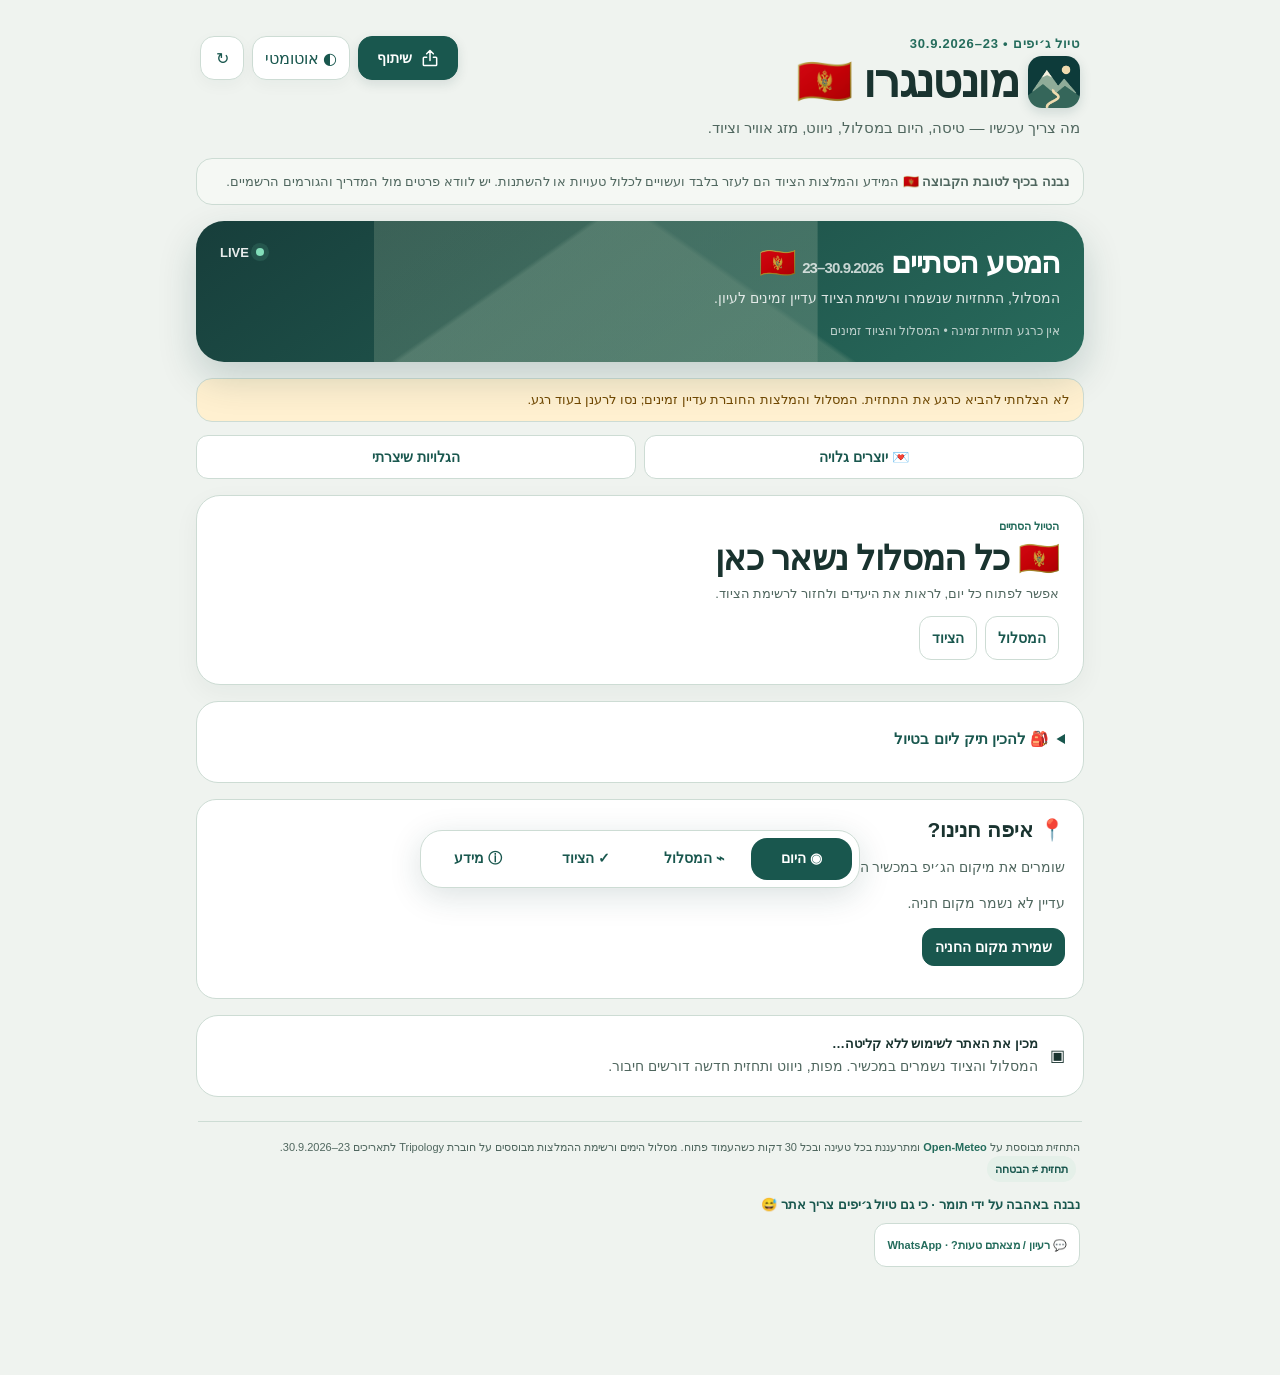
==== commit 82bdf125: "Add postcard creation and history shortcuts to Today" ====
--- a/index.html
+++ b/index.html
@@ -528,6 +528,39 @@
     .preview-controls{border:2px dashed var(--brand2)}.preview-controls p,.parking-card p,#parkingDetails{font-size:14px;line-height:1.6;color:var(--muted)}.parking-card h2{font-size:21px;margin:0 0 8px}
     .preview-fields{display:flex;flex-wrap:wrap;gap:12px;align-items:end}.preview-fields label{flex:1;min-width:140px}.preview-fields input,.preview-fields select{display:block;width:100%;min-height:44px;margin-top:6px;padding:10px;font:inherit;font-size:16px;background:var(--surface);color:var(--ink);border:1px solid var(--line);border-radius:10px}
     button:disabled{opacity:.65;cursor:not-allowed}
+
+    /* Keep completed days readable while giving the current itinerary priority. */
+    .day.past{opacity:1}
+    .day.past:not(.open){border-radius:14px;box-shadow:none}
+    .day.past:not(.open) .day-toggle{padding:9px 12px;min-height:48px}
+    .day.past:not(.open) .day-head{grid-template-columns:54px minmax(0,1fr) 24px;gap:9px;align-items:center}
+    .day.past:not(.open) .datebox{min-height:0;padding:0;background:transparent;flex-direction:row;gap:5px;align-items:baseline}
+    .day.past:not(.open) .datebox .num{font-size:16px;margin:0}
+    .day.past:not(.open) .route{padding:0}
+    .day.past:not(.open) .route h3{font-size:13px;line-height:1.4;margin:0;color:var(--muted)}
+    .day.past:not(.open) .day-chevron{width:24px;height:24px;border-radius:8px}
+    .day.past:not(.open) .route p,
+    .day.past:not(.open) .weather-summary,
+    .day.past:not(.open) .advice-summary,
+    .day.past:not(.open) .detail-hint,
+    .day.past:not(.open) > .hotel-panel,
+    .day.past:not(.open) > .holiday-note{display:none}
+    .today-postcards{margin-bottom:16px}
+    .today-postcards .now-action{flex:1}
+    .today-section{margin-top:20px;padding-top:16px;border-top:1px solid var(--line)}
+    .today-section h3{font-size:17px;margin:0 0 12px}
+    .today-plan{margin:0;padding-inline-start:24px;font-size:14px;line-height:1.75}
+    .today-plan li+li{margin-top:8px}
+    .today-weather .expanded-weather{margin-bottom:10px}
+    .today-weather p{font-size:13px;line-height:1.6;color:var(--muted);margin:8px 0}
+    #now .now-stat .v{white-space:normal;overflow:visible}
+    #now .nav-btn{min-height:44px;font-size:13px;align-items:center}
+    .hero.trip-compact{padding:11px 14px;margin:10px 0 12px;border-radius:16px;box-shadow:none}
+    .hero.trip-compact .countdown{font-size:17px;line-height:1.4}
+    .hero.trip-compact .countdown small{font-size:13px}
+    .hero.trip-compact .hero-note,.hero.trip-compact .live{display:none}
+    .hero.trip-compact .updated{font-size:11px;line-height:1.4;margin-top:4px}
+    .hero.trip-compact:after{display:none}
   </style>
   <!-- Google Analytics -->
   <script async src="https://www.googletagmanager.com/gtag/js?id=G-FKF0TX340Z"></script>
@@ -579,6 +612,11 @@
   </section>
 
   <div id="error" class="error"></div>
+
+  <nav class="now-actions today-postcards" aria-label="גלויות מהטיול">
+    <a class="now-action secondary" href="./postcard.html">💌 יוצרים גלויה</a>
+    <a class="now-action secondary" href="./postcard.html#history">הגלויות שיצרתי</a>
+  </nav>
 
 
 
@@ -782,37 +820,37 @@
     "date": "2026-09-25",
     "dow": "ו׳",
     "num": "25",
+    "title": "קניון טארה – אל עיירת הסקי קולאשין",
+    "subtitle": "נהר טארה, גשר טארה, אגם ביוגרד וקולאשין",
+    "loc": "zabljak",
+    "stay": "Nordic Hotel • ז׳בליאק",
+    "nav": [{"label":"גשר טארה","query":"Durdevica Tara Bridge, Montenegro"},{"label":"אגם ביוגרד","query":"Biogradsko Jezero, Montenegro"},{"label":"Nordic Hotel","query":"Nordic Hotel Zabljak Montenegro"}],
+    "details": [
+      "יציאה מז׳בליאק ליום של נהר טארה, גשר טארה, אגם ביוגרד וקולאשין.",
+      "ירידה בדרך מפותלת אל נהר טארה, מהעמוקים בעולם.",
+      "תצפית על הגשר המפורסם; לפי החוברת הוא סגור לרגל שיפוצים.",
+      "המשך בנסיעה אל אגם ביוגרד.",
+      "הליכה סביב האגם בתוך שמורת הטבע והיער העתיק.",
+      "פיקניק על גדת האגם.",
+      "המשך לעיירת הסקי קולאשין, ולאחר מכן חזרה לז׳בליאק ללינה ב-Nordic Hotel."
+    ]
+  },
+  {
+    "date": "2026-09-26",
+    "dow": "ש׳",
+    "num": "26",
     "title": "רפטינג על גבול בוסניה",
     "subtitle": "תצפיות, קניון טארה ורפטינג",
-    "loc": "zabljak",
-    "stay": "Nordic Hotel • ז׳בליאק",
-    "nav": [{"label":"קניון טארה","query":"Tara River Canyon, Montenegro"},{"label":"Nordic Hotel","query":"Nordic Hotel Zabljak Montenegro"}],
+    "loc": "kolasin",
+    "stay": "Bianca Resort • קולאשין",
+    "nav": [{"label":"קניון טארה","query":"Tara River Canyon, Montenegro"},{"label":"Bianca Resort","query":"Bianca Resort & Spa Kolasin Montenegro"}],
     "details": [
       "יציאה לאחת התצפיות היפות באזור.",
       "חציית הרכס וירידה אל קניון טארה.",
       "החלפת בגדים וכניסה למים.",
       "רפטינג בין קירות קניון טארה.",
       "ארוחת צהריים בקרבת הנהר.",
-      "חזרה לז׳בליאק ללילה נוסף."
-    ]
-  },
-  {
-    "date": "2026-09-26",
-    "dow": "ש׳",
-    "num": "26",
-    "title": "קניון טארה – אל עיירת הסקי קולאשין",
-    "subtitle": "נהר טארה, גשר טארה, אגם ביוגרד וקולאשין",
-    "loc": "kolasin",
-    "stay": "Bianca Resort • קולאשין",
-    "nav": [{"label":"גשר טארה","query":"Durdevica Tara Bridge, Montenegro"},{"label":"אגם ביוגרד","query":"Biogradsko Jezero, Montenegro"},{"label":"Bianca Resort","query":"Bianca Resort & Spa Kolasin Montenegro"}],
-    "details": [
-      "פרידה מצפון מונטנגרו ויציאה דרומה.",
-      "ירידה בדרך מפותלת אל נהר טארה, מהעמוקים בעולם.",
-      "תצפית על הגשר המפורסם; לפי החוברת הוא סגור לרגל שיפוצים.",
-      "המשך בנסיעה אל אגם ביוגרד.",
-      "הליכה סביב האגם בתוך שמורת הטבע והיער העתיק.",
-      "פיקניק על גדת האגם.",
-      "המשך לעיירת הסקי קולאשין, התמקמות במלון וארוחת ערב."
+      "לאחר הרפטינג המשך לקולאשין ולינה ב-Bianca Resort."
     ]
   },
   {
@@ -1176,8 +1214,8 @@
 function markToday(){
   const today=dateKeyInMontenegro();
   document.querySelectorAll(".day").forEach(el=>{
-    if(el.dataset.date===today) el.classList.add("today");
-    if(el.dataset.date<today) el.classList.add("past");
+    el.classList.toggle("today",el.dataset.date===today);
+    el.classList.toggle("past",el.dataset.date<today);
   });
 }
 
@@ -1193,6 +1231,7 @@
   const el=document.getElementById("countdown");
   const note=document.getElementById("heroNote");
   const phase=contextualPhase(now);
+  document.querySelector(".hero").classList.toggle("trip-compact",phase==="trip");
   const liveBadge=document.getElementById("liveBadge");
   if(liveBadge){
     liveBadge.style.display=phase==="before-flight"?"none":"flex";
@@ -1239,7 +1278,7 @@
     const today=dateKeyInMontenegro();
     const tripDay=Math.max(1,itinerary.findIndex(d=>d.date===today)+1);
     el.innerHTML=`אנחנו בטיול 🇲🇪 <small>יום ${tripDay} מתוך 8</small>`;
-    note.textContent="עכשיו מוצגים קודם פרטי היום, היעדים המרכזיים, ניווט, מזג האוויר והציוד הרלוונטי.";
+    note.textContent="";
   } else {
     el.innerHTML=`המסע הסתיים 🇲🇪 <small>23–30.9.2026</small>`;
     note.textContent="המסלול, התחזיות שנשמרו ורשימת הציוד עדיין זמינים לעיון.";
@@ -1429,7 +1468,7 @@
   const forecast=itinerary.map(d=>({...d, wx:byLoc[d.loc]?.[d.date] || null}));
   const mountain=forecast.filter(d=>Number(d.num)<=28);
   const coast=forecast.filter(d=>Number(d.num)>=29);
-  const rafting=forecast.filter(d=>d.date==="2026-09-25");
+  const rafting=forecast.filter(d=>d.date==="2026-09-26");
   const match=fn=>forecast.filter(d=>d.wx && fn(d.wx,d));
   const mountainMatch=fn=>mountain.filter(d=>d.wx && fn(d.wx,d));
   const coastMatch=fn=>coast.filter(d=>d.wx && fn(d.wx,d));
@@ -1656,6 +1695,24 @@
   function apply(){const mode=root.dataset.themeMode;root.dataset.theme=mode==='auto'?(media.matches?'dark':'light'):mode;const label={auto:'לפי המכשיר',light:'בהיר',dark:'לילה'}[mode];button.textContent={auto:'◐ אוטומטי',light:'☀️ בהיר',dark:'🌙 לילה'}[mode];button.setAttribute('aria-label','ערכת צבעים: '+label+'; לחצו להחלפה');button.title='ערכת צבעים: '+label;document.querySelector('meta[name="theme-color"]').content=root.dataset.theme==='dark'?'#101e26':'#19574e';}
   button.addEventListener('click',()=>{const modes=['auto','light','dark'];root.dataset.themeMode=modes[(modes.indexOf(root.dataset.themeMode)+1)%3];try{localStorage.setItem('montenegro-theme',root.dataset.themeMode);}catch(e){}apply();});media.addEventListener('change',apply);apply();
 }
+
+function renderTodayDetails(d,byLoc){
+  const wx=byLoc[d.loc]?.[d.date];
+  const metrics=wx?[
+    ['מרגיש כמו',fmtTempRange(wx.feelsMin,wx.feelsMax)],
+    ['משקעים צפויים',`${Number.isFinite(wx.precip)?wx.precip.toFixed(1):'–'} מ״מ`],
+    ['מצב',esc(weatherText(wx.code)[1])],
+    ['משבי רוח',`עד ${fmt(wx.gust)} קמ״ש`]
+  ]:[];
+  return `<section class="today-section"><h3>מה עושים היום?</h3>
+    <ol class="today-plan">${d.details.map(item=>`<li>${esc(item)}</li>`).join('')}</ol>
+    ${renderNav(d)}</section>
+    <section class="today-section today-weather"><h3>מזג האוויר והלבוש היום</h3>
+    <p>תחזית לאזור ${esc(locations[d.loc].name)}${wx?` · ${fmtTempRange(wx.min,wx.max)} · סיכוי לגשם ${fmt(wx.rain)}%`:''}</p>
+    ${metrics.length?`<div class="expanded-weather">${metrics.map(([label,value])=>`<div class="expanded-weather-item"><span class="k">${label}</span><span class="v">${value}</span></div>`).join('')}</div>`:''}
+    <p>${adviceFor(wx)}</p></section>`;
+}
+
 function renderNow(byLoc){
   renderBagPreview(byLoc);
   const root=document.getElementById("now");
@@ -1712,7 +1769,11 @@
         <a class="now-action secondary" href="https://www.iaa.gov.il/airports/ben-gurion/flight-board/" target="_blank" rel="noopener">לוח הטיסות נתב״ג</a>
         ${!PREVIEW_MODE&&!contextPosition?`<button class="now-action secondary" type="button" data-context-location>📍 להתאים לפי המיקום</button>`:""}
       </div>
-      <div class="now-source-note">שער העלייה למטוס אינו תמיד נכלל במידע הפתוח של נתב״ג; אם אינו מופיע כאן, יש לבדוק במסכי השדה או בכרטיס העלייה למטוס.</div>`;
+      <div class="now-source-note">שער העלייה למטוס אינו תמיד נכלל במידע הפתוח של נתב״ג; אם אינו מופיע כאן, יש לבדוק במסכי השדה או בכרטיס העלייה למטוס.</div>
+      ${renderHotel(itinerary[0])}
+      ${renderTodayDetails(itinerary[0],byLoc)}
+      ${renderDayBag(itinerary[0],byLoc)}`;
+    bindDayBag();
     bindContextLocationButton();
     return;
   }
@@ -1723,9 +1784,11 @@
       <div class="now-grid"><div class="now-stat"><div class="k">הגעה מומלצת לשדה</div><div class="v">11:55 · מונטנגרו</div></div><div class="now-stat"><div class="k">המראה מתוכננת</div><div class="v">14:55 · מונטנגרו</div></div><div class="now-stat"><div class="k">נחיתה מתוכננת</div><div class="v">18:35 · ישראל</div></div></div>
       <p class="now-sub">ההמלצה היא להגיע 3 שעות לפני ההמראה. שעת היציאה מהמלון תיקבע עם המדריך לפי ההסעה וזמן הנסיעה.</p>
       ${renderHotel(d)}
-      <div class="now-actions"><a class="now-action" href="${flightStatusUrl('LY5468')}" target="_blank" rel="noopener noreferrer">בדיקת סטטוס טיסת החזור ↗</a><a class="now-action secondary" href="${mapsDirectionsUrl('Tivat Airport, Montenegro')}" target="_blank" rel="noopener noreferrer">ניווט לשדה בטיבת</a><a class="now-action secondary" href="#day-details-8" data-open-day="2026-09-30">כל פרטי היום</a></div>
+      ${renderTodayDetails(d,byLoc)}
+      ${renderDayBag(d,byLoc)}
+      <div class="now-actions"><a class="now-action" href="${flightStatusUrl('LY5468')}" target="_blank" rel="noopener noreferrer">בדיקת סטטוס טיסת החזור ↗</a><a class="now-action secondary" href="${mapsDirectionsUrl('Tivat Airport, Montenegro')}" target="_blank" rel="noopener noreferrer">ניווט לשדה בטיבת</a></div>
       <p class="now-source-note">${PREVIEW_MODE?'מצב בדיקה · ':''}אין כאן עדכון חי של שער או דלפקים בטיבת. בדקו במסכי השדה ובכרטיס העלייה למטוס.</p>`;
-    bindNowDayLinks();return;
+    bindDayBag();return;
   }
   if(phase==="trip"){
     const idx=itinerary.findIndex(d=>d.date===today);
@@ -1733,15 +1796,13 @@
     const d=itinerary[safeIdx];
     const wx=byLoc[d.loc]?.[d.date] || null;
     const [emoji,label]=wx ? weatherText(wx.code) : ["🕒","תחזית עדיין לא זמינה"];
-    const firstNav=d.nav?.[0];
-    const todayGear=built.gear.filter(g=>g.days.some(x=>x.date===d.date)).slice(0,5);
     const tomorrow=itinerary[safeIdx+1];
     const tomorrowWx=tomorrow ? byLoc[tomorrow.loc]?.[tomorrow.date] : null;
     const tomorrowText=tomorrow ? `${tomorrow.num}.9 · ${tomorrow.title}${tomorrowWx?` · ${weatherText(tomorrowWx.code)[0]} ${fmt(tomorrowWx.max)}°/${fmt(tomorrowWx.min)}°`:""}` : "";
     const hour=timeInZone();
     const part=hour<12?"בוקר טוב":hour<18?"היום":"ערב טוב";
     root.innerHTML=`
-      <div class="now-kicker">${part} • יום ${safeIdx+1} מתוך 8</div>
+      <div class="now-kicker">${part} • ${d.num}.9 • יום ${safeIdx+1} מתוך 8</div>
       <div class="now-title">${d.title}</div>
       <div class="now-sub">${d.subtitle}</div>
       <div class="context-row">
@@ -1750,15 +1811,14 @@
       </div>
       <div class="now-grid">
         <div class="now-stat"><div class="k">אזור היום</div><div class="v">${locations[d.loc].name}</div></div>
-        <div class="now-stat"><div class="k">מזג אוויר</div><div class="v">${emoji} ${wx?`${fmt(wx.max)}° / ${fmt(wx.min)}°`:label}</div></div>
+        <div class="now-stat"><div class="k">מזג אוויר</div><div class="v">${emoji} ${wx?fmtTempRange(wx.min,wx.max):label}</div></div>
         <div class="now-stat"><div class="k">גשם</div><div class="v">${wx?`${fmt(wx.rain)}%`:"–"}</div></div>
       </div>
       ${renderHoliday(d)}
       ${renderHotel(d)}
+      ${renderTodayDetails(d,byLoc)}
       ${renderDayBag(d,byLoc)}
       <div class="now-actions">
-        ${firstNav?`<a class="now-action" href="${mapsDirectionsUrl(firstNav.query)}" target="_blank" rel="noopener">🧭 נווט: ${firstNav.label}</a>`:""}
-        <a class="now-action secondary" href="#day-details-${safeIdx+1}" data-open-day="${d.date}">כל פרטי היום</a>
         ${!PREVIEW_MODE&&!contextPosition?`<button class="now-action secondary" type="button" data-context-location>📍 התאמה לפי המיקום</button>`:""}
       </div>
       ${tomorrow?`<div class="now-tomorrow"><strong>${hour>=18?"מחר":"הצצה למחר"}:</strong> ${tomorrowText}</div>`:""}`;
@@ -1800,6 +1860,7 @@
   document.getElementById("updated").textContent="מרענן תחזית…";
   loadWeather(true);
   loadLiveFlightStatus(true);
+  if(navigator.onLine) location.reload();
 });
 
 document.getElementById("shareBtn").addEventListener("click",async()=>{
@@ -1873,7 +1934,22 @@
   if(!('serviceWorker' in navigator)){status.textContent='שמירה ללא קליטה אינה נתמכת בדפדפן הזה';return;}
   const indicate=()=>{status.textContent=navigator.onLine?'האתר מוכן לפתיחה ללא קליטה ✓':'מצב ללא קליטה · המסלול והציוד זמינים';};
   try{
-    await navigator.serviceWorker.register('./sw.js');
+    let reloading=false;
+    const hadController=!!navigator.serviceWorker.controller;
+    const reloadOnce=()=>{if(!reloading){reloading=true;location.reload();}};
+    navigator.serviceWorker.addEventListener('controllerchange',()=>{if(hadController)reloadOnce();});
+    navigator.serviceWorker.addEventListener('message',event=>{
+      if(event.data?.type==='APP_UPDATED')reloadOnce();
+    });
+    const registration=await navigator.serviceWorker.register('./sw.js',{updateViaCache:'none'});
+    const checkUpdate=()=>{
+      if(!navigator.onLine||document.hidden)return;
+      registration.update().catch(()=>{});
+      navigator.serviceWorker.controller?.postMessage({type:'CHECK_APP_UPDATE'});
+    };
+    document.addEventListener('visibilitychange',()=>{if(!document.hidden)checkUpdate();});
+    window.addEventListener('pageshow',event=>{if(event.persisted)checkUpdate();});
+    window.addEventListener('online',checkUpdate);
     await navigator.serviceWorker.ready;
     indicate();window.addEventListener('online',indicate);window.addEventListener('offline',indicate);
   }catch(e){status.textContent='לא ניתן לשמור לפתיחה ללא קליטה כרגע';}
@@ -1982,7 +2058,7 @@
 setInterval(countdown,1000);
 setInterval(()=>loadLiveFlightStatus(),5*60*1000);
 document.addEventListener('visibilitychange',()=>{
-  if(!document.hidden){countdown();renderNow(latestGearWeather);loadLiveFlightStatus();}
+  if(!document.hidden){markToday();countdown();renderNow(latestGearWeather);loadLiveFlightStatus();}
 });
 </script>
 </body>
